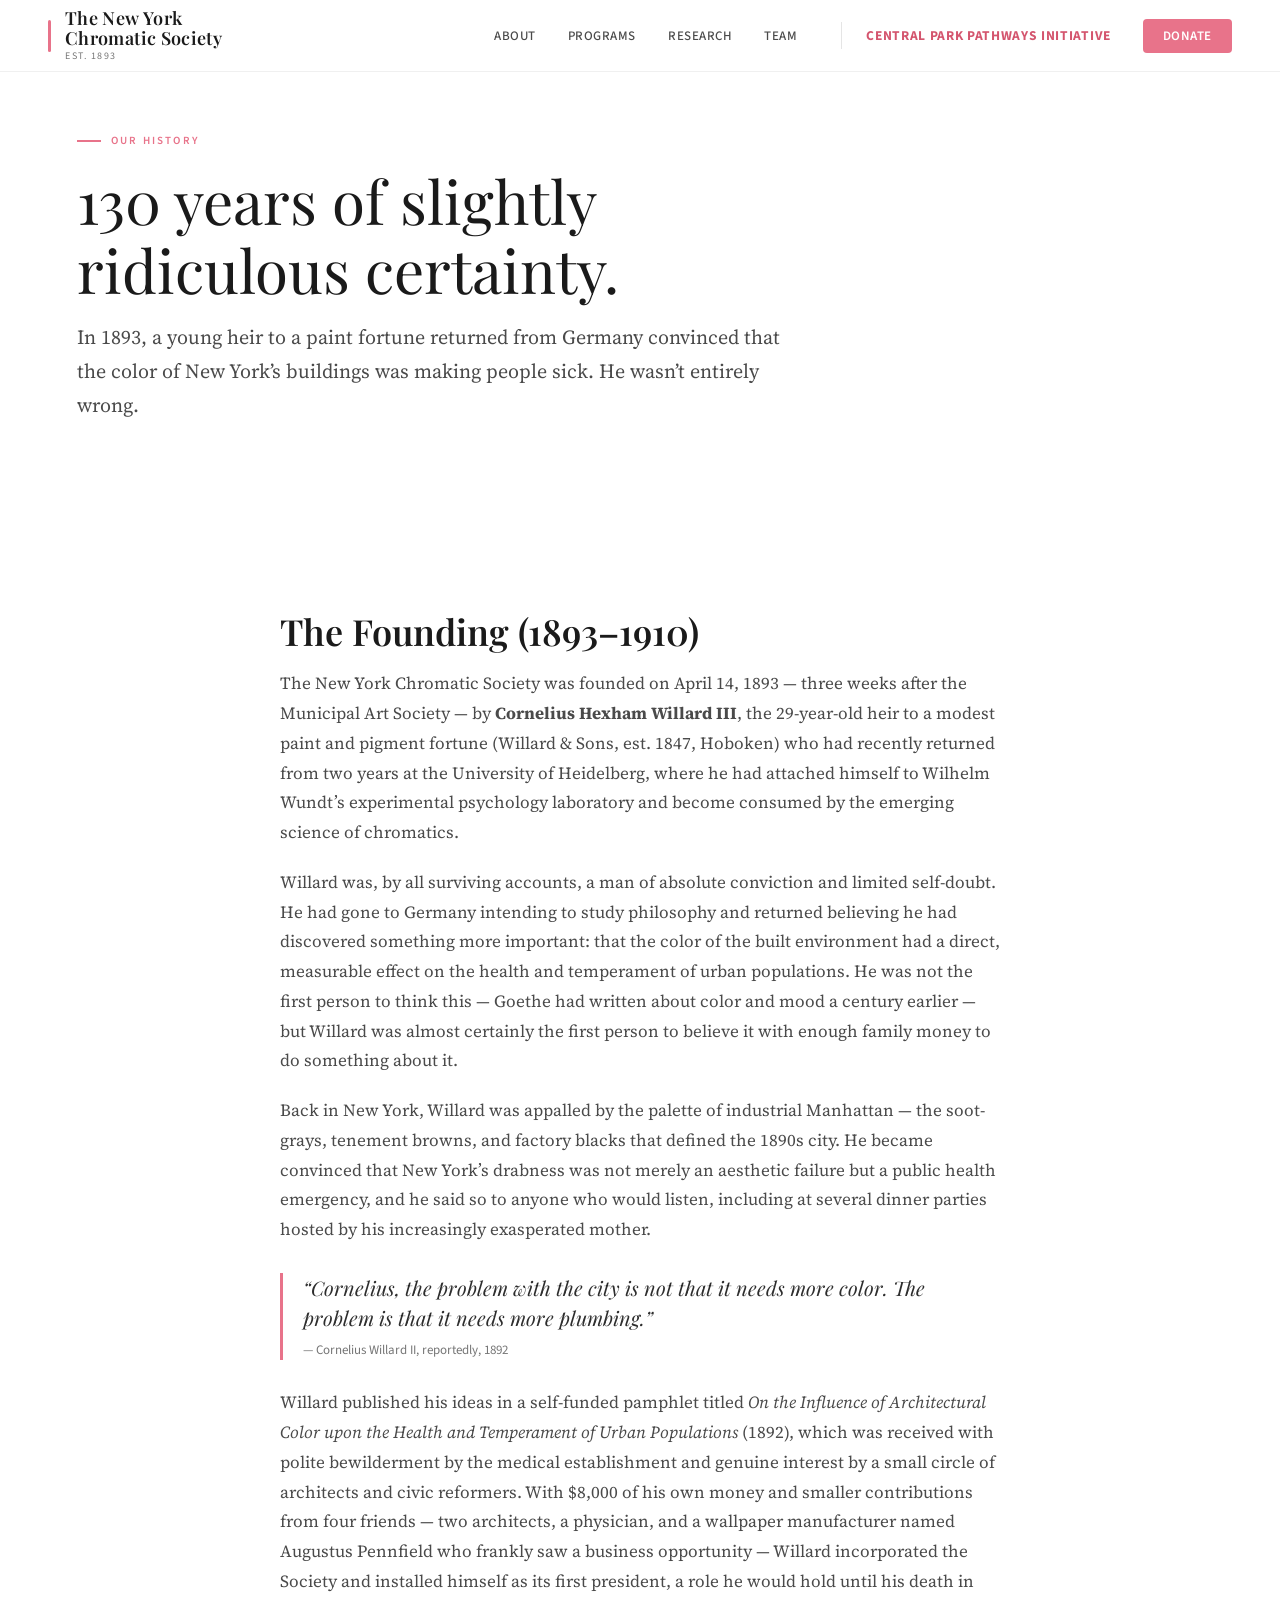
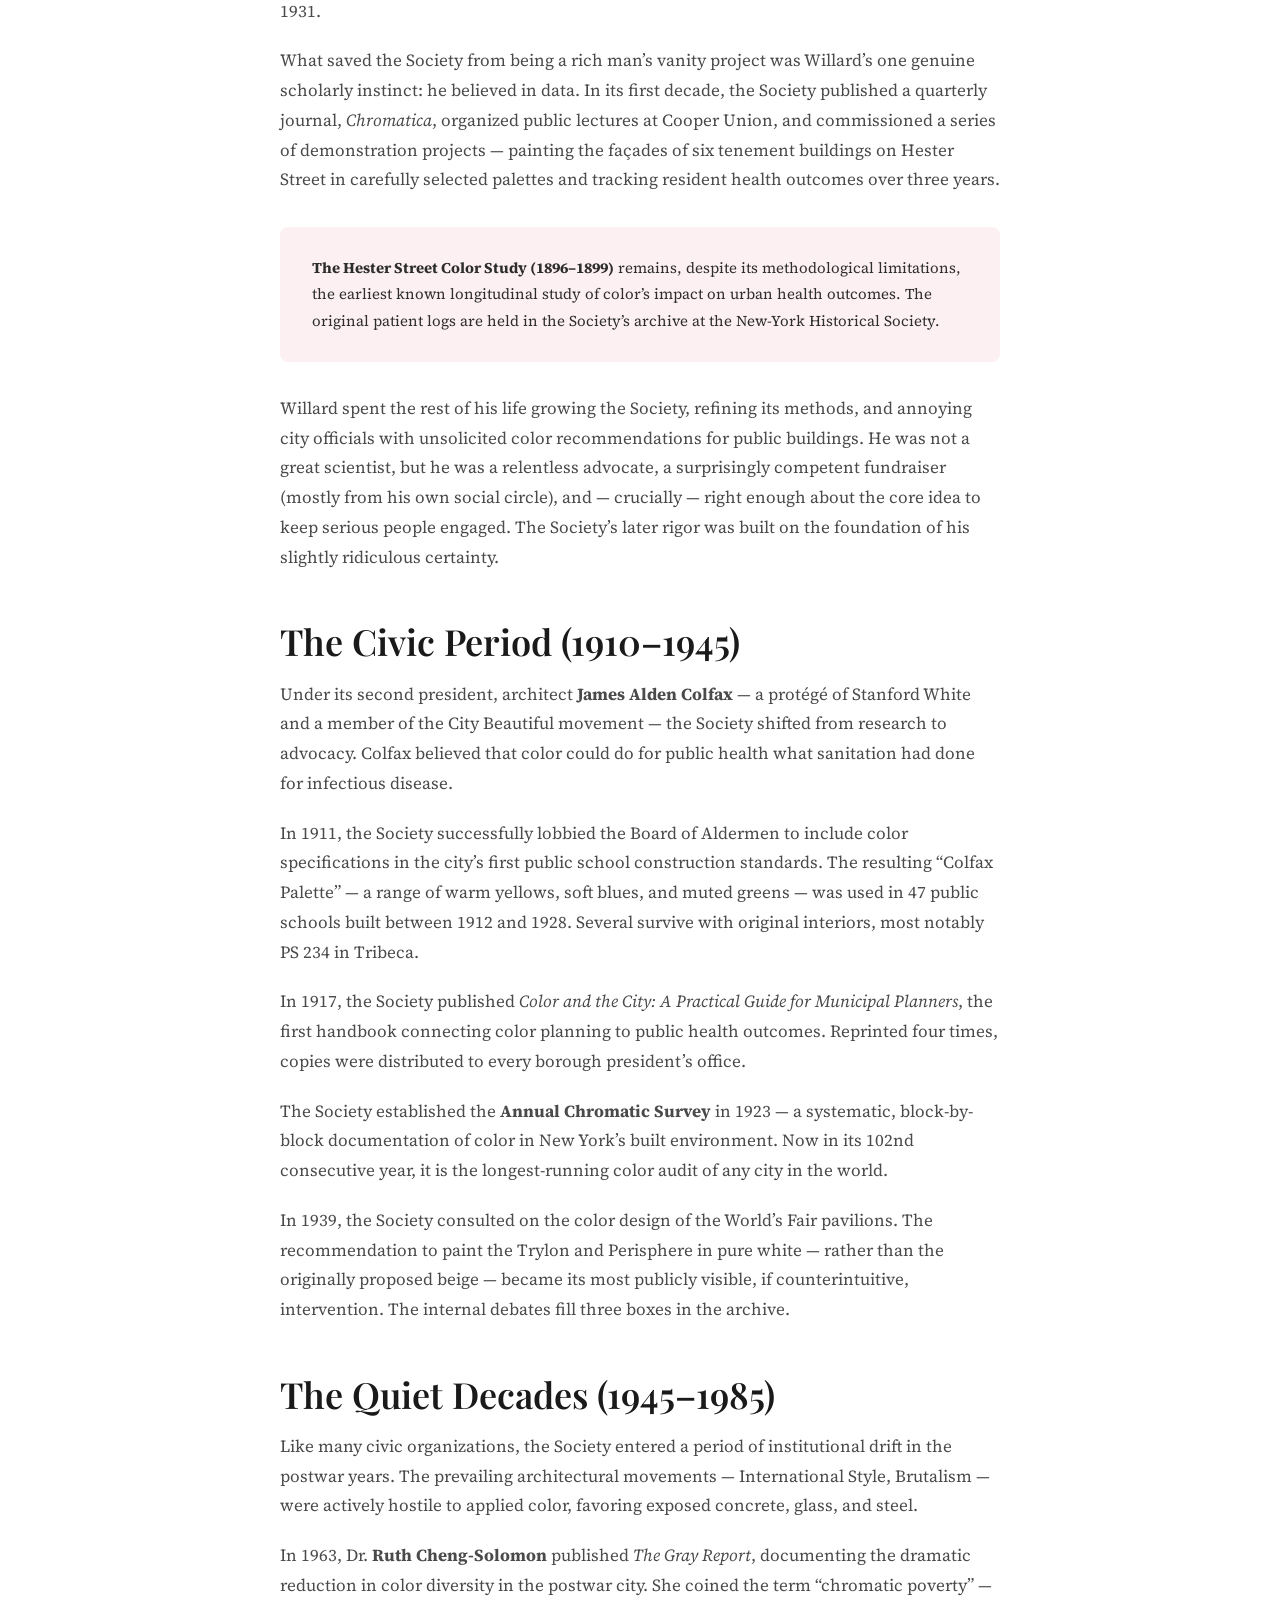
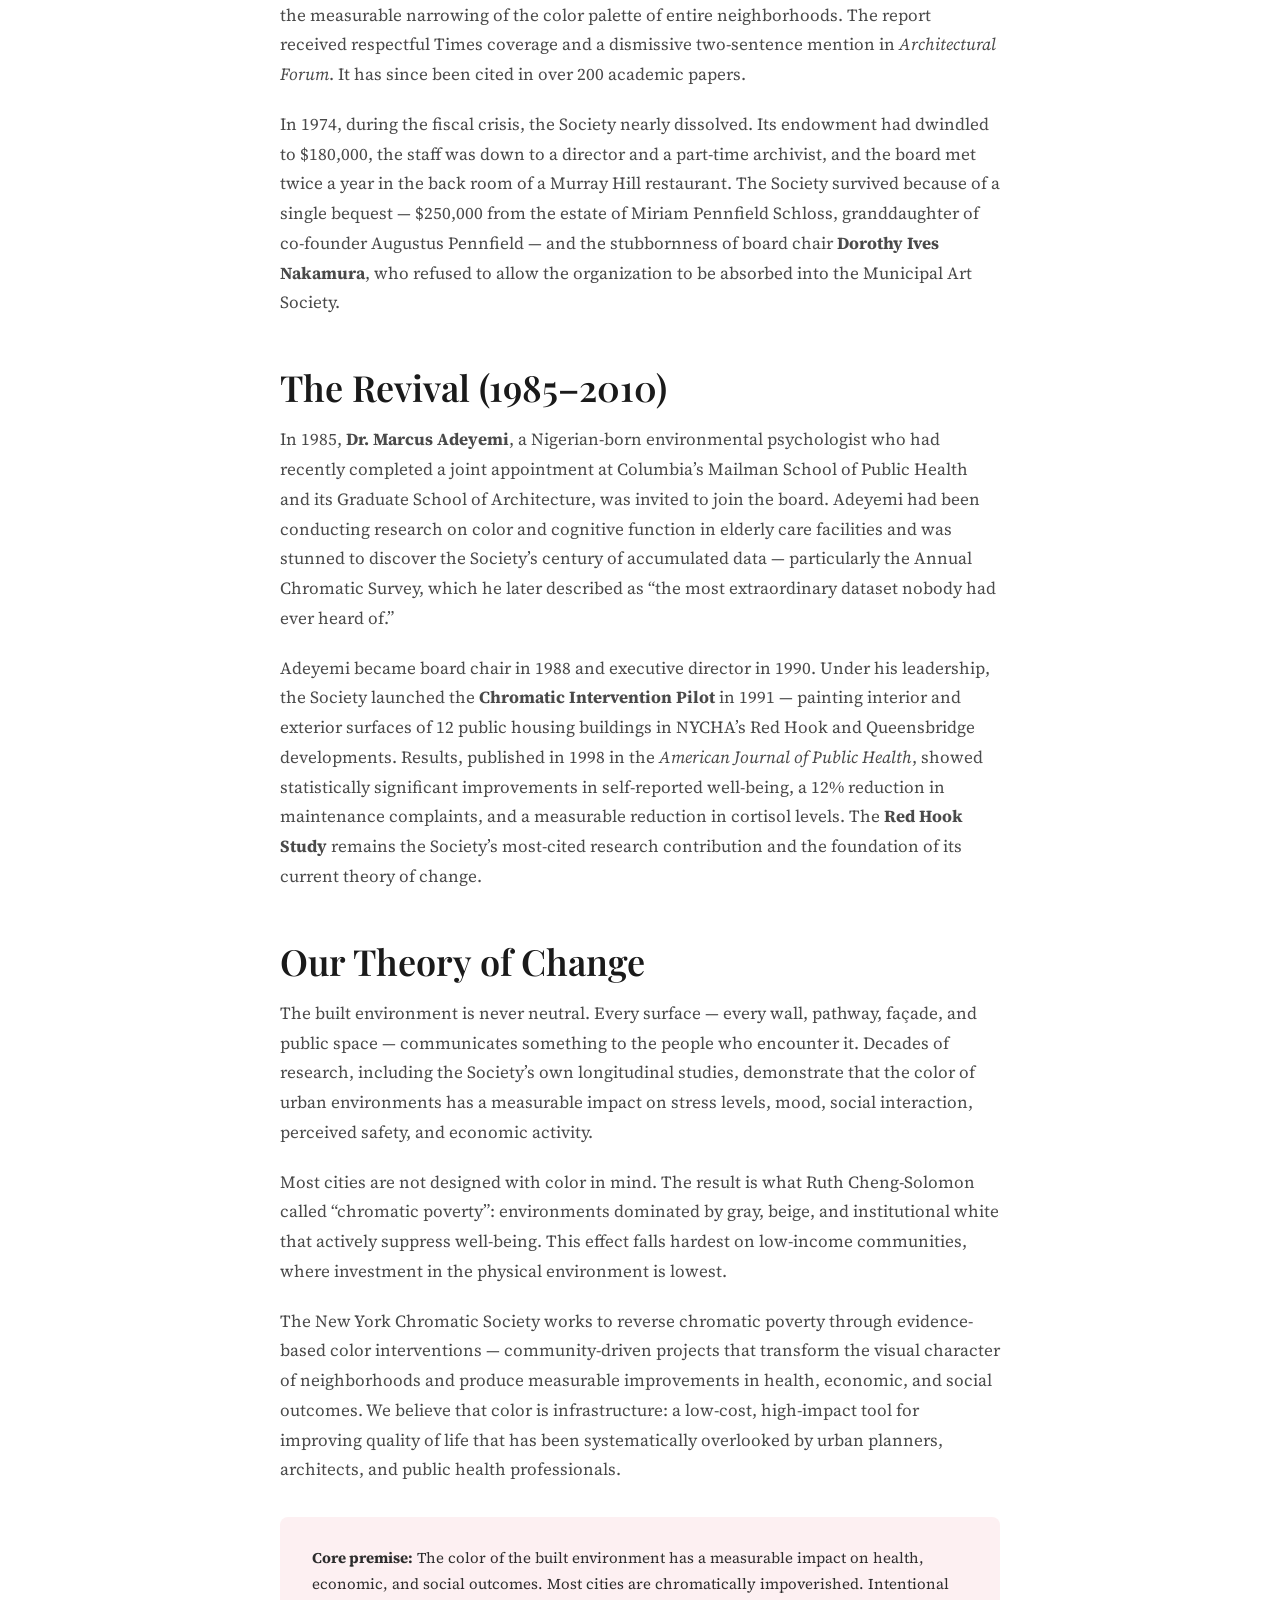
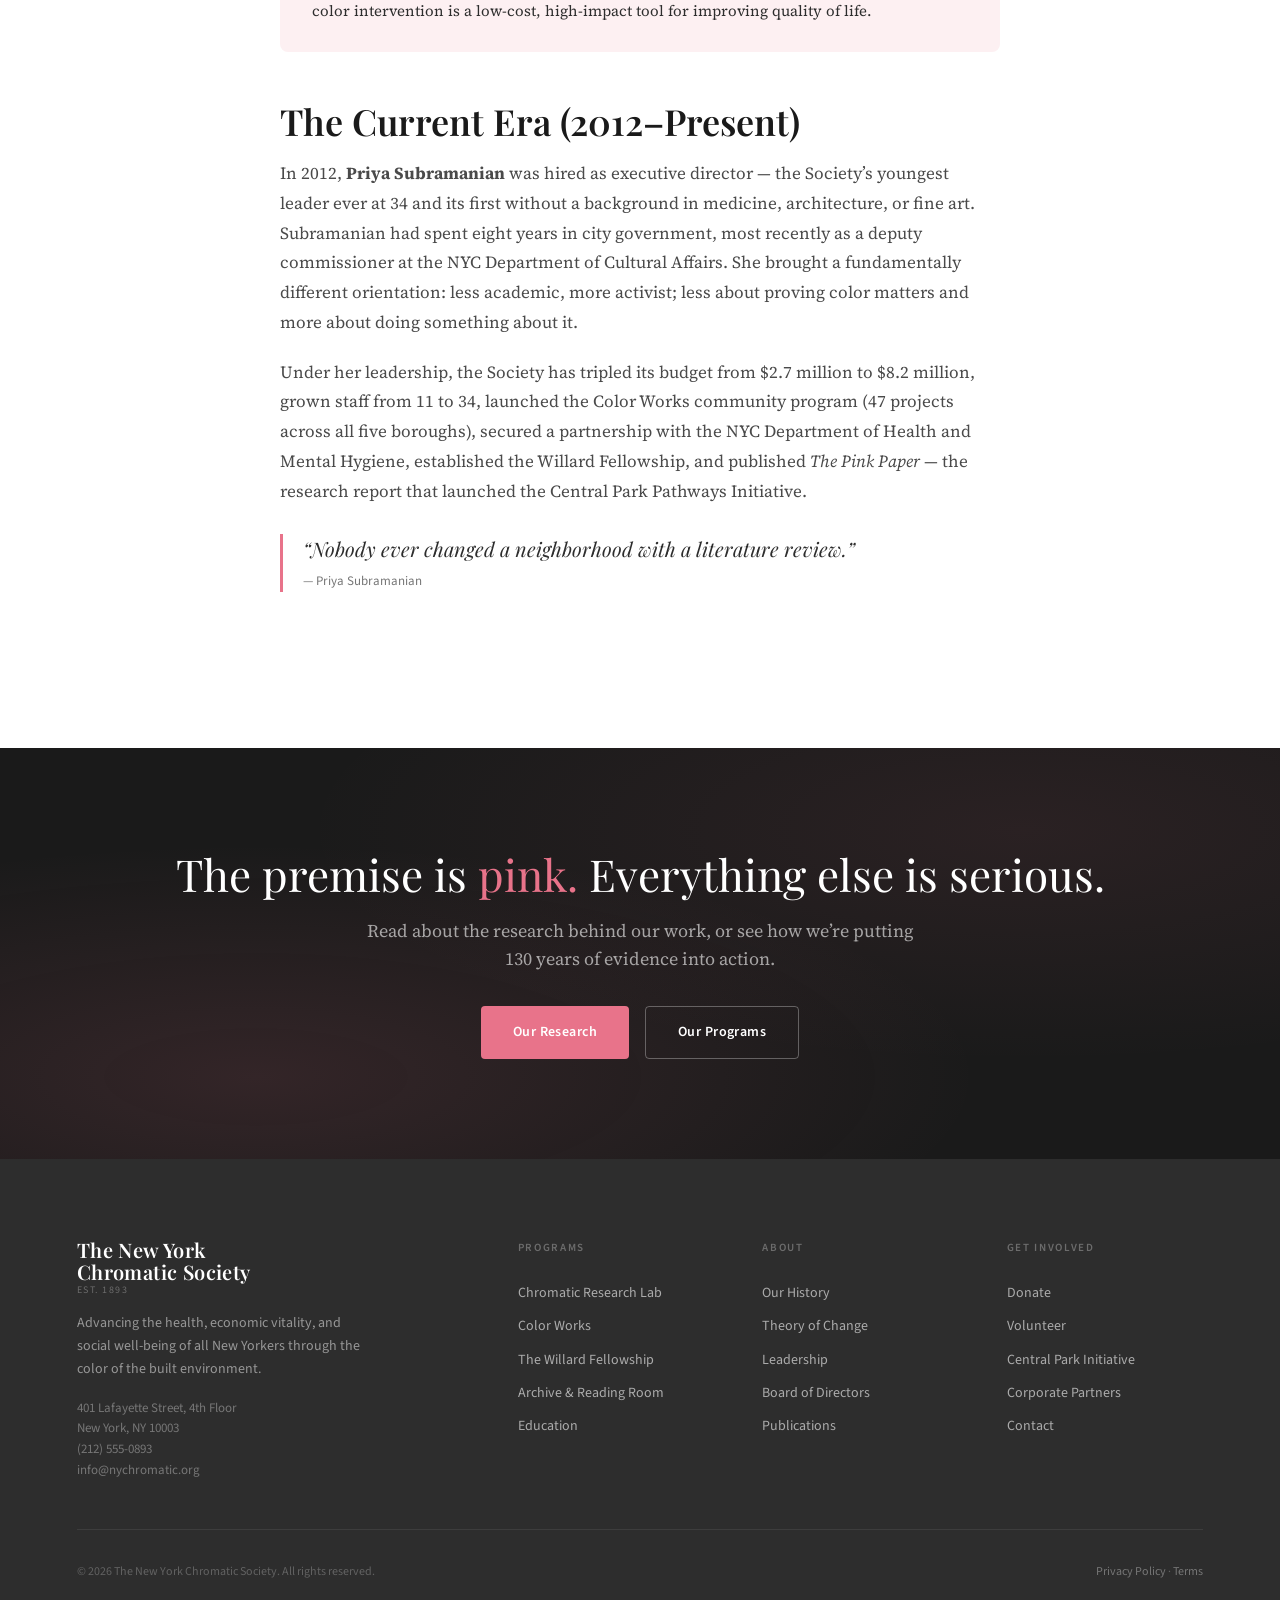
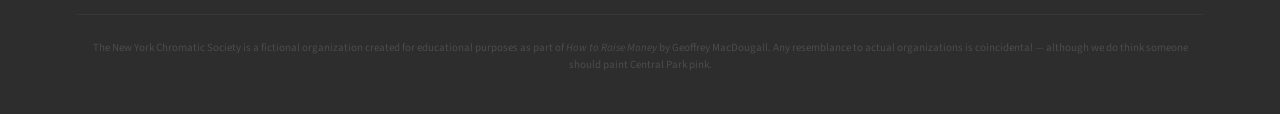
==== about.html @ c6ceef38 "Add site files" ====
<!DOCTYPE html>
<html lang="en">
<head>
<meta charset="UTF-8">
<meta name="viewport" content="width=device-width, initial-scale=1.0">
<title>About — The New York Chromatic Society</title>
<meta name="description" content="130 years of studying how the color of the built environment shapes the health and well-being of New Yorkers.">
<link rel="preconnect" href="https://fonts.googleapis.com">
<link rel="preconnect" href="https://fonts.gstatic.com" crossorigin>
<link href="https://fonts.googleapis.com/css2?family=Playfair+Display:ital,wght@0,400;0,600;0,700;1,400;1,600&family=Source+Sans+3:ital,wght@0,300;0,400;0,500;0,600;0,700;1,300;1,400&family=Source+Serif+4:ital,opsz,wght@0,8..60,400;0,8..60,600;1,8..60,400&display=swap" rel="stylesheet">
<link rel="stylesheet" href="style.css">
</head>
<body>

<nav id="mainNav">
  <a href="index.html" class="nav-logo">
    <div class="pink-bar"></div>
    <div class="nav-wordmark">The New York<br>Chromatic Society<span class="est">Est. 1893</span></div>
  </a>
  <ul class="nav-links">
    <li class="active"><a href="about.html">About</a></li>
    <li><a href="programs.html">Programs</a></li>
    <li><a href="research.html">Research</a></li>
    <li><a href="team.html">Team</a></li>
    <li style="margin-left:12px;padding-left:24px;border-left:1px solid rgba(0,0,0,0.1);"><a href="initiative.html" class="nav-campaign">Central Park Pathways Initiative</a></li>
    <li><a href="support.html" class="nav-cta">Donate</a></li>
  </ul>
  <button class="mobile-toggle" aria-label="Menu"><span></span><span></span><span></span></button>
</nav>

<div class="page-hero">
  <div class="section-inner">
    <div class="section-tag">Our History</div>
    <h2 class="section-title">130 years of slightly ridiculous certainty.</h2>
    <p class="section-intro">In 1893, a young heir to a paint fortune returned from Germany convinced that the color of New York&rsquo;s buildings was making people sick. He wasn&rsquo;t entirely wrong.</p>
  </div>
</div>

<section>
  <div class="section-inner prose">
    <h2>The Founding (1893&ndash;1910)</h2>
    <p>The New York Chromatic Society was founded on April 14, 1893 &mdash; three weeks after the Municipal Art Society &mdash; by <strong>Cornelius Hexham Willard III</strong>, the 29-year-old heir to a modest paint and pigment fortune (Willard &amp; Sons, est. 1847, Hoboken) who had recently returned from two years at the University of Heidelberg, where he had attached himself to Wilhelm Wundt&rsquo;s experimental psychology laboratory and become consumed by the emerging science of chromatics.</p>
    <p>Willard was, by all surviving accounts, a man of absolute conviction and limited self-doubt. He had gone to Germany intending to study philosophy and returned believing he had discovered something more important: that the color of the built environment had a direct, measurable effect on the health and temperament of urban populations. He was not the first person to think this &mdash; Goethe had written about color and mood a century earlier &mdash; but Willard was almost certainly the first person to believe it with enough family money to do something about it.</p>
    <p>Back in New York, Willard was appalled by the palette of industrial Manhattan &mdash; the soot-grays, tenement browns, and factory blacks that defined the 1890s city. He became convinced that New York&rsquo;s drabness was not merely an aesthetic failure but a public health emergency, and he said so to anyone who would listen, including at several dinner parties hosted by his increasingly exasperated mother.</p>
    <blockquote>&ldquo;Cornelius, the problem with the city is not that it needs more color. The problem is that it needs more plumbing.&rdquo;<cite>&mdash; Cornelius Willard II, reportedly, 1892</cite></blockquote>
    <p>Willard published his ideas in a self-funded pamphlet titled <em>On the Influence of Architectural Color upon the Health and Temperament of Urban Populations</em> (1892), which was received with polite bewilderment by the medical establishment and genuine interest by a small circle of architects and civic reformers. With $8,000 of his own money and smaller contributions from four friends &mdash; two architects, a physician, and a wallpaper manufacturer named Augustus Pennfield who frankly saw a business opportunity &mdash; Willard incorporated the Society and installed himself as its first president, a role he would hold until his death in 1931.</p>
    <p>What saved the Society from being a rich man&rsquo;s vanity project was Willard&rsquo;s one genuine scholarly instinct: he believed in data. In its first decade, the Society published a quarterly journal, <em>Chromatica</em>, organized public lectures at Cooper Union, and commissioned a series of demonstration projects &mdash; painting the fa&ccedil;ades of six tenement buildings on Hester Street in carefully selected palettes and tracking resident health outcomes over three years.</p>

    <div class="aside-box">
      <p><strong>The Hester Street Color Study (1896&ndash;1899)</strong> remains, despite its methodological limitations, the earliest known longitudinal study of color&rsquo;s impact on urban health outcomes. The original patient logs are held in the Society&rsquo;s archive at the New-York Historical Society.</p>
    </div>

    <p>Willard spent the rest of his life growing the Society, refining its methods, and annoying city officials with unsolicited color recommendations for public buildings. He was not a great scientist, but he was a relentless advocate, a surprisingly competent fundraiser (mostly from his own social circle), and &mdash; crucially &mdash; right enough about the core idea to keep serious people engaged. The Society&rsquo;s later rigor was built on the foundation of his slightly ridiculous certainty.</p>

    <h2>The Civic Period (1910&ndash;1945)</h2>
    <p>Under its second president, architect <strong>James Alden Colfax</strong> &mdash; a prot&eacute;g&eacute; of Stanford White and a member of the City Beautiful movement &mdash; the Society shifted from research to advocacy. Colfax believed that color could do for public health what sanitation had done for infectious disease.</p>
    <p>In 1911, the Society successfully lobbied the Board of Aldermen to include color specifications in the city&rsquo;s first public school construction standards. The resulting &ldquo;Colfax Palette&rdquo; &mdash; a range of warm yellows, soft blues, and muted greens &mdash; was used in 47 public schools built between 1912 and 1928. Several survive with original interiors, most notably PS 234 in Tribeca.</p>
    <p>In 1917, the Society published <em>Color and the City: A Practical Guide for Municipal Planners</em>, the first handbook connecting color planning to public health outcomes. Reprinted four times, copies were distributed to every borough president&rsquo;s office.</p>
    <p>The Society established the <strong>Annual Chromatic Survey</strong> in 1923 &mdash; a systematic, block-by-block documentation of color in New York&rsquo;s built environment. Now in its 102nd consecutive year, it is the longest-running color audit of any city in the world.</p>
    <p>In 1939, the Society consulted on the color design of the World&rsquo;s Fair pavilions. The recommendation to paint the Trylon and Perisphere in pure white &mdash; rather than the originally proposed beige &mdash; became its most publicly visible, if counterintuitive, intervention. The internal debates fill three boxes in the archive.</p>

    <h2>The Quiet Decades (1945&ndash;1985)</h2>
    <p>Like many civic organizations, the Society entered a period of institutional drift in the postwar years. The prevailing architectural movements &mdash; International Style, Brutalism &mdash; were actively hostile to applied color, favoring exposed concrete, glass, and steel.</p>
    <p>In 1963, Dr. <strong>Ruth Cheng-Solomon</strong> published <em>The Gray Report</em>, documenting the dramatic reduction in color diversity in the postwar city. She coined the term &ldquo;chromatic poverty&rdquo; &mdash; the measurable narrowing of the color palette of entire neighborhoods. The report received respectful Times coverage and a dismissive two-sentence mention in <em>Architectural Forum</em>. It has since been cited in over 200 academic papers.</p>
    <p>In 1974, during the fiscal crisis, the Society nearly dissolved. Its endowment had dwindled to $180,000, the staff was down to a director and a part-time archivist, and the board met twice a year in the back room of a Murray Hill restaurant. The Society survived because of a single bequest &mdash; $250,000 from the estate of Miriam Pennfield Schloss, granddaughter of co-founder Augustus Pennfield &mdash; and the stubbornness of board chair <strong>Dorothy Ives Nakamura</strong>, who refused to allow the organization to be absorbed into the Municipal Art Society.</p>

    <h2>The Revival (1985&ndash;2010)</h2>
    <p>In 1985, <strong>Dr. Marcus Adeyemi</strong>, a Nigerian-born environmental psychologist who had recently completed a joint appointment at Columbia&rsquo;s Mailman School of Public Health and its Graduate School of Architecture, was invited to join the board. Adeyemi had been conducting research on color and cognitive function in elderly care facilities and was stunned to discover the Society&rsquo;s century of accumulated data &mdash; particularly the Annual Chromatic Survey, which he later described as &ldquo;the most extraordinary dataset nobody had ever heard of.&rdquo;</p>
    <p>Adeyemi became board chair in 1988 and executive director in 1990. Under his leadership, the Society launched the <strong>Chromatic Intervention Pilot</strong> in 1991 &mdash; painting interior and exterior surfaces of 12 public housing buildings in NYCHA&rsquo;s Red Hook and Queensbridge developments. Results, published in 1998 in the <em>American Journal of Public Health</em>, showed statistically significant improvements in self-reported well-being, a 12% reduction in maintenance complaints, and a measurable reduction in cortisol levels. The <strong>Red Hook Study</strong> remains the Society&rsquo;s most-cited research contribution and the foundation of its current theory of change.</p>

    <h2 id="toc">Our Theory of Change</h2>
    <p>The built environment is never neutral. Every surface &mdash; every wall, pathway, fa&ccedil;ade, and public space &mdash; communicates something to the people who encounter it. Decades of research, including the Society&rsquo;s own longitudinal studies, demonstrate that the color of urban environments has a measurable impact on stress levels, mood, social interaction, perceived safety, and economic activity.</p>
    <p>Most cities are not designed with color in mind. The result is what Ruth Cheng-Solomon called &ldquo;chromatic poverty&rdquo;: environments dominated by gray, beige, and institutional white that actively suppress well-being. This effect falls hardest on low-income communities, where investment in the physical environment is lowest.</p>
    <p>The New York Chromatic Society works to reverse chromatic poverty through evidence-based color interventions &mdash; community-driven projects that transform the visual character of neighborhoods and produce measurable improvements in health, economic, and social outcomes. We believe that color is infrastructure: a low-cost, high-impact tool for improving quality of life that has been systematically overlooked by urban planners, architects, and public health professionals.</p>

    <div class="aside-box">
      <p><strong>Core premise:</strong> The color of the built environment has a measurable impact on health, economic, and social outcomes. Most cities are chromatically impoverished. Intentional color intervention is a low-cost, high-impact tool for improving quality of life.</p>
    </div>

    <h2>The Current Era (2012&ndash;Present)</h2>
    <p>In 2012, <strong>Priya Subramanian</strong> was hired as executive director &mdash; the Society&rsquo;s youngest leader ever at 34 and its first without a background in medicine, architecture, or fine art. Subramanian had spent eight years in city government, most recently as a deputy commissioner at the NYC Department of Cultural Affairs. She brought a fundamentally different orientation: less academic, more activist; less about proving color matters and more about doing something about it.</p>
    <p>Under her leadership, the Society has tripled its budget from $2.7 million to $8.2 million, grown staff from 11 to 34, launched the Color Works community program (47 projects across all five boroughs), secured a partnership with the NYC Department of Health and Mental Hygiene, established the Willard Fellowship, and published <em>The Pink Paper</em> &mdash; the research report that launched the Central Park Pathways Initiative.</p>
    <blockquote>&ldquo;Nobody ever changed a neighborhood with a literature review.&rdquo;<cite>&mdash; Priya Subramanian</cite></blockquote>
  </div>
</section>

<div class="cta-band">
  <div class="section-inner">
    <h2>The premise is <span>pink.</span> Everything else is serious.</h2>
    <p>Read about the research behind our work, or see how we&rsquo;re putting 130 years of evidence into action.</p>
    <div class="cta-actions">
      <a href="research.html" class="btn btn-primary">Our Research</a>
      <a href="programs.html" class="btn btn-white">Our Programs</a>
    </div>
  </div>
</div>

<footer>
  <div class="footer-inner">
    <div class="footer-top">
      <div class="footer-about">
        <div class="nav-wordmark">The New York<br>Chromatic Society<span class="est">Est. 1893</span></div>
        <p>Advancing the health, economic vitality, and social well-being of all New Yorkers through the color of the built environment.</p>
        <div class="address">401 Lafayette Street, 4th Floor<br>New York, NY 10003<br>(212) 555-0893<br>info@nychromatic.org</div>
      </div>
      <div class="footer-col">
        <h4>Programs</h4>
        <a href="programs.html">Chromatic Research Lab</a>
        <a href="programs.html#colorworks">Color Works</a>
        <a href="programs.html#fellowship">The Willard Fellowship</a>
        <a href="programs.html#archive">Archive &amp; Reading Room</a>
        <a href="programs.html#education">Education</a>
      </div>
      <div class="footer-col">
        <h4>About</h4>
        <a href="about.html">Our History</a>
        <a href="about.html#toc">Theory of Change</a>
        <a href="team.html">Leadership</a>
        <a href="team.html#board">Board of Directors</a>
        <a href="research.html#publications">Publications</a>
      </div>
      <div class="footer-col">
        <h4>Get Involved</h4>
        <a href="support.html">Donate</a>
        <a href="support.html#volunteer">Volunteer</a>
        <a href="initiative.html">Central Park Initiative</a>
        <a href="support.html#corporate">Corporate Partners</a>
        <a href="support.html#contact">Contact</a>
      </div>
    </div>
    <div class="footer-bottom">
      <span>&copy; 2026 The New York Chromatic Society. All rights reserved.</span>
      <span><a href="#">Privacy Policy</a> &middot; <a href="#">Terms</a></span>
    </div>
    <div class="footer-disclaimer">The New York Chromatic Society is a fictional organization created for educational purposes as part of <em>How to Raise Money</em> by Geoffrey MacDougall. Any resemblance to actual organizations is coincidental &mdash; although we do think someone should paint Central Park pink.</div>
  </div>
</footer>
<script>
const n=document.getElementById('mainNav');
window.addEventListener('scroll',()=>n.classList.toggle('scrolled',window.scrollY>50));
</script>
</body>
</html>
---- style.css ----
/* ===== NEW YORK CHROMATIC SOCIETY — GLOBAL STYLES ===== */
:root {
  --pink: #E8738A;
  --pink-light: #F2A0B0;
  --pink-pale: #FDF0F2;
  --pink-deep: #D4556E;
  --black: #1A1A1A;
  --charcoal: #2D2D2D;
  --dark-gray: #4A4A4A;
  --mid-gray: #767676;
  --light-gray: #C4C4C4;
  --off-white: #F8F8F8;
  --white: #FFFFFF;
  --cream: #F5F5F5;
  --font-display: 'Playfair Display', Georgia, serif;
  --font-body: 'Source Sans 3', -apple-system, sans-serif;
  --font-serif: 'Source Serif 4', Georgia, serif;
  --nav-height: 72px;
  --section-pad: clamp(80px, 10vw, 140px);
  --content-max: 1200px;
  --text-max: 720px;
}
*, *::before, *::after { box-sizing: border-box; margin: 0; padding: 0; }
html { scroll-behavior: smooth; font-size: 16px; -webkit-font-smoothing: antialiased; }
body { font-family: var(--font-body); color: var(--black); background: var(--white); line-height: 1.65; overflow-x: hidden; }
::selection { background: var(--pink); color: var(--white); }
img { max-width: 100%; display: block; }
a { color: inherit; }

/* NAV */
nav { position: fixed; top: 0; left: 0; right: 0; z-index: 100; height: var(--nav-height); display: flex; align-items: center; justify-content: space-between; padding: 0 clamp(24px, 4vw, 48px); background: rgba(255,255,255,0.92); backdrop-filter: blur(20px); -webkit-backdrop-filter: blur(20px); border-bottom: 1px solid rgba(0,0,0,0.06); transition: all 0.4s ease; }
nav.scrolled { background: rgba(255,255,255,0.96); box-shadow: 0 1px 30px rgba(0,0,0,0.06); }
.nav-logo { display: flex; align-items: center; gap: 14px; text-decoration: none; }
.nav-wordmark { font-family: var(--font-display); font-size: 18px; font-weight: 600; letter-spacing: 0.02em; color: var(--black); line-height: 1.1; }
.nav-wordmark .est { display: block; font-family: var(--font-body); font-size: 10px; font-weight: 400; letter-spacing: 0.15em; text-transform: uppercase; color: var(--mid-gray); margin-top: 2px; }
.pink-bar { width: 3px; height: 32px; background: var(--pink); border-radius: 2px; flex-shrink: 0; }
.nav-links { display: flex; align-items: center; gap: 32px; list-style: none; }
.nav-links a { font-family: var(--font-body); font-size: 13px; font-weight: 500; letter-spacing: 0.04em; text-transform: uppercase; text-decoration: none; color: var(--dark-gray); transition: color 0.3s; position: relative; }
.nav-links a::after { content: ''; position: absolute; bottom: -4px; left: 0; width: 0; height: 2px; background: var(--pink); transition: width 0.3s ease; }
.nav-links a:hover { color: var(--black); }
.nav-links a:hover::after { width: 100%; }
.nav-cta { background: var(--pink) !important; color: var(--white) !important; padding: 8px 20px; border-radius: 4px; font-weight: 600 !important; transition: background 0.3s, transform 0.2s !important; }
.nav-cta::after { display: none !important; }
.nav-cta:hover { background: var(--pink-deep) !important; transform: translateY(-1px); }
.nav-campaign { color: var(--pink-deep) !important; font-weight: 700 !important; font-size: 13.5px !important; text-transform: uppercase !important; letter-spacing: 0.05em !important; }
.nav-campaign::after { background: var(--pink-deep) !important; }
.mobile-toggle { display: none; flex-direction: column; gap: 5px; background: none; border: none; cursor: pointer; padding: 8px; }
.mobile-toggle span { width: 22px; height: 2px; background: var(--black); transition: all 0.3s; }

/* SHARED ELEMENTS */
section { padding: var(--section-pad) clamp(24px, 6vw, 80px); }
.section-inner { max-width: var(--content-max); margin: 0 auto; }
.section-tag { font-family: var(--font-body); font-size: 11px; font-weight: 600; letter-spacing: 0.2em; text-transform: uppercase; color: var(--pink); margin-bottom: 16px; display: flex; align-items: center; gap: 10px; }
.section-tag::before { content: ''; width: 24px; height: 2px; background: var(--pink); }
.section-title { font-family: var(--font-display); font-size: clamp(32px, 4vw, 52px); font-weight: 400; line-height: 1.15; color: var(--black); margin-bottom: 24px; max-width: 800px; }
.section-intro { font-family: var(--font-serif); font-size: clamp(17px, 1.8vw, 20px); line-height: 1.7; color: var(--dark-gray); max-width: var(--text-max); margin-bottom: 48px; }

/* PAGE HERO (subpages) */
.page-hero { padding: calc(var(--nav-height) + 60px) clamp(24px, 6vw, 80px) 60px; }
.page-hero .section-inner { max-width: var(--content-max); }
.page-hero .section-title { font-size: clamp(36px, 5vw, 60px); margin-bottom: 16px; }
.page-hero .section-intro { margin-bottom: 0; }

/* BUTTONS */
.btn { display: inline-flex; align-items: center; gap: 8px; padding: 14px 32px; font-family: var(--font-body); font-size: 14px; font-weight: 600; letter-spacing: 0.03em; text-decoration: none; border-radius: 4px; transition: all 0.3s ease; cursor: pointer; border: none; }
.btn-primary { background: var(--pink); color: var(--white); }
.btn-primary:hover { background: var(--pink-deep); transform: translateY(-2px); box-shadow: 0 8px 30px rgba(232,115,138,0.3); }
.btn-secondary { background: transparent; color: var(--black); border: 1.5px solid var(--black); }
.btn-secondary:hover { background: var(--black); color: var(--white); }
.btn-white { background: transparent; color: var(--white); border: 1.5px solid rgba(255,255,255,0.3); }
.btn-white:hover { background: rgba(255,255,255,0.1); }

/* MISSION BAND */
.mission-band { background: var(--black); color: var(--white); padding: clamp(60px, 8vw, 100px) clamp(24px, 6vw, 80px); text-align: center; }
.mission-band .section-inner { max-width: 860px; }
.mission-text { font-family: var(--font-display); font-size: clamp(22px, 3vw, 34px); font-weight: 400; line-height: 1.45; color: rgba(255,255,255,0.9); }
.mission-text em { color: var(--pink-light); font-style: italic; }
.mission-attr { margin-top: 24px; font-size: 13px; color: rgba(255,255,255,0.4); letter-spacing: 0.05em; }

/* QUOTE BAND */
.quote-band { padding: clamp(60px, 8vw, 100px) clamp(24px, 6vw, 80px); text-align: center; background: var(--cream); }
.quote-band blockquote { font-family: var(--font-display); font-size: clamp(24px, 3.5vw, 40px); font-weight: 400; font-style: italic; line-height: 1.35; color: var(--charcoal); max-width: 800px; margin: 0 auto; }
.quote-band cite { display: block; margin-top: 20px; font-family: var(--font-body); font-size: 14px; font-style: normal; font-weight: 500; color: var(--mid-gray); }

/* CTA BAND */
.cta-band { background: var(--black); color: var(--white); padding: clamp(60px, 8vw, 100px) clamp(24px, 6vw, 80px); text-align: center; position: relative; overflow: hidden; }
.cta-band::before { content: ''; position: absolute; top: 0; left: 0; right: 0; bottom: 0; background: radial-gradient(ellipse at 20% 80%, rgba(232,115,138,0.12) 0%, transparent 50%), radial-gradient(ellipse at 80% 20%, rgba(232,115,138,0.08) 0%, transparent 50%); }
.cta-band .section-inner { position: relative; z-index: 1; }
.cta-band h2 { font-family: var(--font-display); font-size: clamp(28px, 4vw, 44px); font-weight: 400; line-height: 1.2; margin-bottom: 16px; }
.cta-band h2 span { color: var(--pink); }
.cta-band p { font-family: var(--font-serif); font-size: 18px; color: rgba(255,255,255,0.6); max-width: 560px; margin: 0 auto 32px; line-height: 1.6; }
.cta-actions { display: flex; gap: 16px; justify-content: center; flex-wrap: wrap; }

/* PROGRAM CARDS */
.program-grid { display: grid; grid-template-columns: repeat(auto-fit, minmax(320px, 1fr)); gap: 32px; margin-top: 48px; }
.program-card { background: var(--white); padding: 40px 36px; border-radius: 8px; border: 1px solid rgba(0,0,0,0.06); transition: all 0.4s ease; position: relative; overflow: hidden; text-decoration: none; display: block; }
.program-card::before { content: ''; position: absolute; top: 0; left: 0; right: 0; height: 3px; background: var(--pink); transform: scaleX(0); transform-origin: left; transition: transform 0.4s ease; }
.program-card:hover::before { transform: scaleX(1); }
.program-card:hover { transform: translateY(-4px); box-shadow: 0 20px 60px rgba(0,0,0,0.06); }
.program-icon { width: 48px; height: 48px; background: var(--pink-pale); border-radius: 12px; display: flex; align-items: center; justify-content: center; margin-bottom: 24px; font-size: 22px; }
.program-card h3 { font-family: var(--font-display); font-size: 22px; font-weight: 600; color: var(--black); margin-bottom: 12px; line-height: 1.3; }
.program-card p { font-size: 15px; line-height: 1.65; color: var(--dark-gray); }
.program-stat { margin-top: 20px; padding-top: 16px; border-top: 1px solid rgba(0,0,0,0.06); font-size: 13px; font-weight: 600; color: var(--pink); letter-spacing: 0.02em; }

/* TIMELINE */
.timeline { position: relative; margin-top: 48px; }
.timeline::before { content: ''; position: absolute; top: 0; left: 24px; bottom: 0; width: 2px; background: linear-gradient(to bottom, var(--pink), var(--light-gray)); }
.timeline-item { position: relative; padding-left: 72px; padding-bottom: 48px; }
.timeline-dot { position: absolute; left: 16px; top: 4px; width: 18px; height: 18px; border-radius: 50%; background: var(--white); border: 3px solid var(--pink); }
.timeline-year { font-family: var(--font-display); font-size: 14px; font-weight: 600; color: var(--pink); letter-spacing: 0.05em; margin-bottom: 6px; }
.timeline-title { font-family: var(--font-display); font-size: 22px; font-weight: 600; color: var(--black); margin-bottom: 8px; line-height: 1.3; }
.timeline-desc { font-family: var(--font-serif); font-size: 16px; line-height: 1.65; color: var(--dark-gray); max-width: 600px; }

/* PROSE */
.prose { max-width: var(--text-max); }
.prose h2 { font-family: var(--font-display); font-size: clamp(26px, 3vw, 36px); font-weight: 600; color: var(--black); margin: 48px 0 16px; line-height: 1.2; }
.prose h2:first-child { margin-top: 0; }
.prose h3 { font-family: var(--font-display); font-size: 22px; font-weight: 600; color: var(--black); margin: 36px 0 12px; line-height: 1.3; }
.prose p { font-family: var(--font-serif); font-size: 17px; line-height: 1.75; color: var(--dark-gray); margin-bottom: 20px; }
.prose blockquote { border-left: 3px solid var(--pink); padding-left: 20px; margin: 28px 0; font-family: var(--font-display); font-size: 20px; font-style: italic; color: var(--charcoal); line-height: 1.5; }
.prose blockquote cite { display: block; font-family: var(--font-body); font-size: 13px; font-style: normal; color: var(--mid-gray); margin-top: 8px; }
.prose .aside-box { background: var(--pink-pale); border-radius: 8px; padding: 28px 32px; margin: 32px 0; }
.prose .aside-box p { color: var(--charcoal); margin-bottom: 0; font-size: 15px; }
.prose .aside-box p + p { margin-top: 12px; }

/* TEAM */
.team-grid { display: grid; grid-template-columns: repeat(auto-fit, minmax(260px, 1fr)); gap: 40px; margin-top: 48px; }
.team-member { text-align: center; }
.team-avatar { width: 120px; height: 120px; border-radius: 50%; margin: 0 auto 20px; display: flex; align-items: center; justify-content: center; font-family: var(--font-display); font-size: 36px; font-weight: 600; color: var(--white); }
.team-name { font-family: var(--font-display); font-size: 18px; font-weight: 600; color: var(--black); margin-bottom: 4px; }
.team-role { font-size: 13px; color: var(--pink); font-weight: 600; letter-spacing: 0.02em; margin-bottom: 8px; }
.team-bio { font-size: 14px; line-height: 1.55; color: var(--mid-gray); }
.team-detail { display: grid; grid-template-columns: 140px 1fr; gap: 32px; padding: 36px 0; border-bottom: 1px solid rgba(0,0,0,0.06); align-items: start; }
.team-detail-avatar { width: 120px; height: 120px; border-radius: 50%; display: flex; align-items: center; justify-content: center; font-family: var(--font-display); font-size: 36px; font-weight: 600; color: var(--white); }
.team-detail-info h3 { font-family: var(--font-display); font-size: 24px; font-weight: 600; color: var(--black); margin-bottom: 4px; }
.team-detail-info .team-role { margin-bottom: 12px; font-size: 14px; }
.team-detail-info p { font-family: var(--font-serif); font-size: 15px; line-height: 1.65; color: var(--dark-gray); }

/* BOARD */
.board-grid { display: grid; grid-template-columns: repeat(auto-fit, minmax(300px, 1fr)); gap: 20px; margin-top: 32px; }
.board-member { padding: 20px 24px; border: 1px solid rgba(0,0,0,0.06); border-radius: 6px; }
.board-member h4 { font-family: var(--font-display); font-size: 17px; font-weight: 600; color: var(--black); margin-bottom: 2px; }
.board-member .board-title { font-size: 13px; color: var(--pink); font-weight: 600; margin-bottom: 6px; }
.board-member p { font-size: 13px; color: var(--mid-gray); line-height: 1.5; }

/* PUBLICATIONS */
.pub-item { display: flex; gap: 16px; padding: 20px 0; border-bottom: 1px solid rgba(0,0,0,0.05); }
.pub-year { font-family: var(--font-display); font-size: 14px; font-weight: 600; color: var(--pink); min-width: 48px; padding-top: 2px; }
.pub-title { font-family: var(--font-serif); font-size: 16px; font-style: italic; color: var(--charcoal); }
.pub-author { font-size: 13px; color: var(--mid-gray); margin-top: 2px; }
.pub-desc { font-size: 14px; color: var(--dark-gray); line-height: 1.55; margin-top: 6px; }

/* PARTNERS */
.partner-logos { display: flex; flex-wrap: wrap; gap: 12px; }
.partner-name { font-family: var(--font-body); font-size: 14px; font-weight: 500; color: var(--mid-gray); padding: 8px 16px; border: 1px solid rgba(0,0,0,0.1); border-radius: 4px; }

/* STAT ROW */
.stat-row { display: flex; gap: clamp(32px, 5vw, 64px); padding: 40px 0; border-top: 1px solid rgba(0,0,0,0.08); margin-top: 48px; flex-wrap: wrap; }
.stat-num { font-family: var(--font-display); font-size: clamp(28px, 3vw, 42px); font-weight: 600; color: var(--black); line-height: 1.1; }
.stat-label { font-size: 13px; color: var(--mid-gray); font-weight: 500; margin-top: 4px; }

/* INITIATIVE NUMBERS */
.initiative-numbers { display: grid; grid-template-columns: repeat(4, 1fr); gap: 32px; margin-bottom: 64px; }
.init-num { text-align: center; }
.init-num-val { font-family: var(--font-display); font-size: clamp(36px, 4vw, 56px); font-weight: 700; color: var(--pink-deep); line-height: 1; }
.init-num-label { font-size: 14px; color: var(--dark-gray); margin-top: 8px; line-height: 1.4; }

/* EVENT SCHEDULE */
.event-schedule { display: grid; grid-template-columns: repeat(3, 1fr); gap: 24px; margin-top: 48px; }
.event-block { background: rgba(255,255,255,0.06); border: 1px solid rgba(255,255,255,0.08); border-radius: 8px; padding: 28px 24px; }
.event-block-time { font-size: 12px; font-weight: 600; letter-spacing: 0.15em; text-transform: uppercase; color: var(--pink-light); margin-bottom: 8px; }
.event-block-name { font-family: var(--font-display); font-size: 20px; font-weight: 600; color: var(--white); margin-bottom: 8px; line-height: 1.3; }
.event-block-desc { font-size: 14px; color: rgba(255,255,255,0.5); line-height: 1.55; }

/* DONATE */
.donate-box { background: var(--white); border-radius: 12px; padding: 48px 40px; border: 1px solid rgba(0,0,0,0.06); box-shadow: 0 20px 60px rgba(0,0,0,0.04); }
.donate-box h3 { font-family: var(--font-display); font-size: 28px; font-weight: 600; color: var(--black); margin-bottom: 8px; }
.donate-box > p { font-size: 15px; color: var(--mid-gray); margin-bottom: 32px; }
.amount-grid { display: grid; grid-template-columns: repeat(3, 1fr); gap: 12px; margin-bottom: 24px; }
.amount-btn { padding: 14px; text-align: center; font-family: var(--font-display); font-size: 20px; font-weight: 600; border: 2px solid rgba(0,0,0,0.1); border-radius: 6px; background: var(--white); cursor: pointer; transition: all 0.3s; color: var(--black); }
.amount-btn:hover, .amount-btn.active { border-color: var(--pink); color: var(--pink); background: var(--pink-pale); }
.donate-submit { width: 100%; padding: 16px; background: var(--pink); color: var(--white); border: none; border-radius: 6px; font-family: var(--font-body); font-size: 16px; font-weight: 600; cursor: pointer; transition: all 0.3s; }
.donate-submit:hover { background: var(--pink-deep); transform: translateY(-2px); box-shadow: 0 8px 30px rgba(232,115,138,0.3); }
.donate-note { text-align: center; font-size: 12px; color: var(--mid-gray); margin-top: 16px; }

/* TWO COL */
.two-col { display: grid; grid-template-columns: 1fr 1fr; gap: 64px; align-items: start; margin-top: 48px; }

/* SUPPORT WAYS */
.support-ways h4 { font-family: var(--font-display); font-size: 20px; font-weight: 600; color: var(--black); margin-bottom: 12px; margin-top: 32px; }
.support-ways h4:first-child { margin-top: 0; }
.support-ways p { font-size: 15px; line-height: 1.65; color: var(--dark-gray); }

/* FOOTER */
footer { background: var(--charcoal); color: rgba(255,255,255,0.6); padding: 80px clamp(24px, 6vw, 80px) 40px; }
.footer-inner { max-width: var(--content-max); margin: 0 auto; }
.footer-top { display: grid; grid-template-columns: 2fr 1fr 1fr 1fr; gap: 48px; padding-bottom: 48px; border-bottom: 1px solid rgba(255,255,255,0.08); }
.footer-about .nav-wordmark { color: var(--white); font-size: 20px; margin-bottom: 16px; }
.footer-about .nav-wordmark .est { color: rgba(255,255,255,0.3); }
.footer-about p { font-size: 14px; line-height: 1.65; max-width: 300px; color: rgba(255,255,255,0.5); }
.footer-about .address { margin-top: 16px; font-size: 13px; color: rgba(255,255,255,0.35); line-height: 1.6; }
.footer-col h4 { font-family: var(--font-body); font-size: 11px; font-weight: 600; letter-spacing: 0.15em; text-transform: uppercase; color: rgba(255,255,255,0.3); margin-bottom: 20px; }
.footer-col a { display: block; font-size: 14px; color: rgba(255,255,255,0.6); text-decoration: none; padding: 5px 0; transition: color 0.3s; }
.footer-col a:hover { color: var(--pink-light); }
.footer-bottom { display: flex; justify-content: space-between; align-items: center; padding-top: 32px; font-size: 12px; color: rgba(255,255,255,0.25); }
.footer-bottom a { color: rgba(255,255,255,0.35); text-decoration: none; }
.footer-disclaimer { max-width: var(--content-max); margin: 32px auto 0; padding-top: 24px; border-top: 1px solid rgba(255,255,255,0.05); font-size: 11px; color: rgba(255,255,255,0.15); line-height: 1.6; text-align: center; }

/* RESPONSIVE */
@media (max-width: 900px) {
  .nav-links { display: none; }
  .mobile-toggle { display: flex; }
  .two-col { grid-template-columns: 1fr; }
  .initiative-numbers { grid-template-columns: repeat(2, 1fr); }
  .event-schedule { grid-template-columns: 1fr; }
  .footer-top { grid-template-columns: 1fr 1fr; }
  .team-detail { grid-template-columns: 1fr; text-align: center; }
  .team-detail-avatar { margin: 0 auto; }
}
@media (max-width: 600px) {
  .initiative-numbers { grid-template-columns: 1fr 1fr; }
  .amount-grid { grid-template-columns: repeat(2, 1fr); }
  .footer-top { grid-template-columns: 1fr; gap: 32px; }
  .program-grid { grid-template-columns: 1fr; }
  .board-grid { grid-template-columns: 1fr; }
  .stat-row { flex-direction: column; gap: 24px; }
}
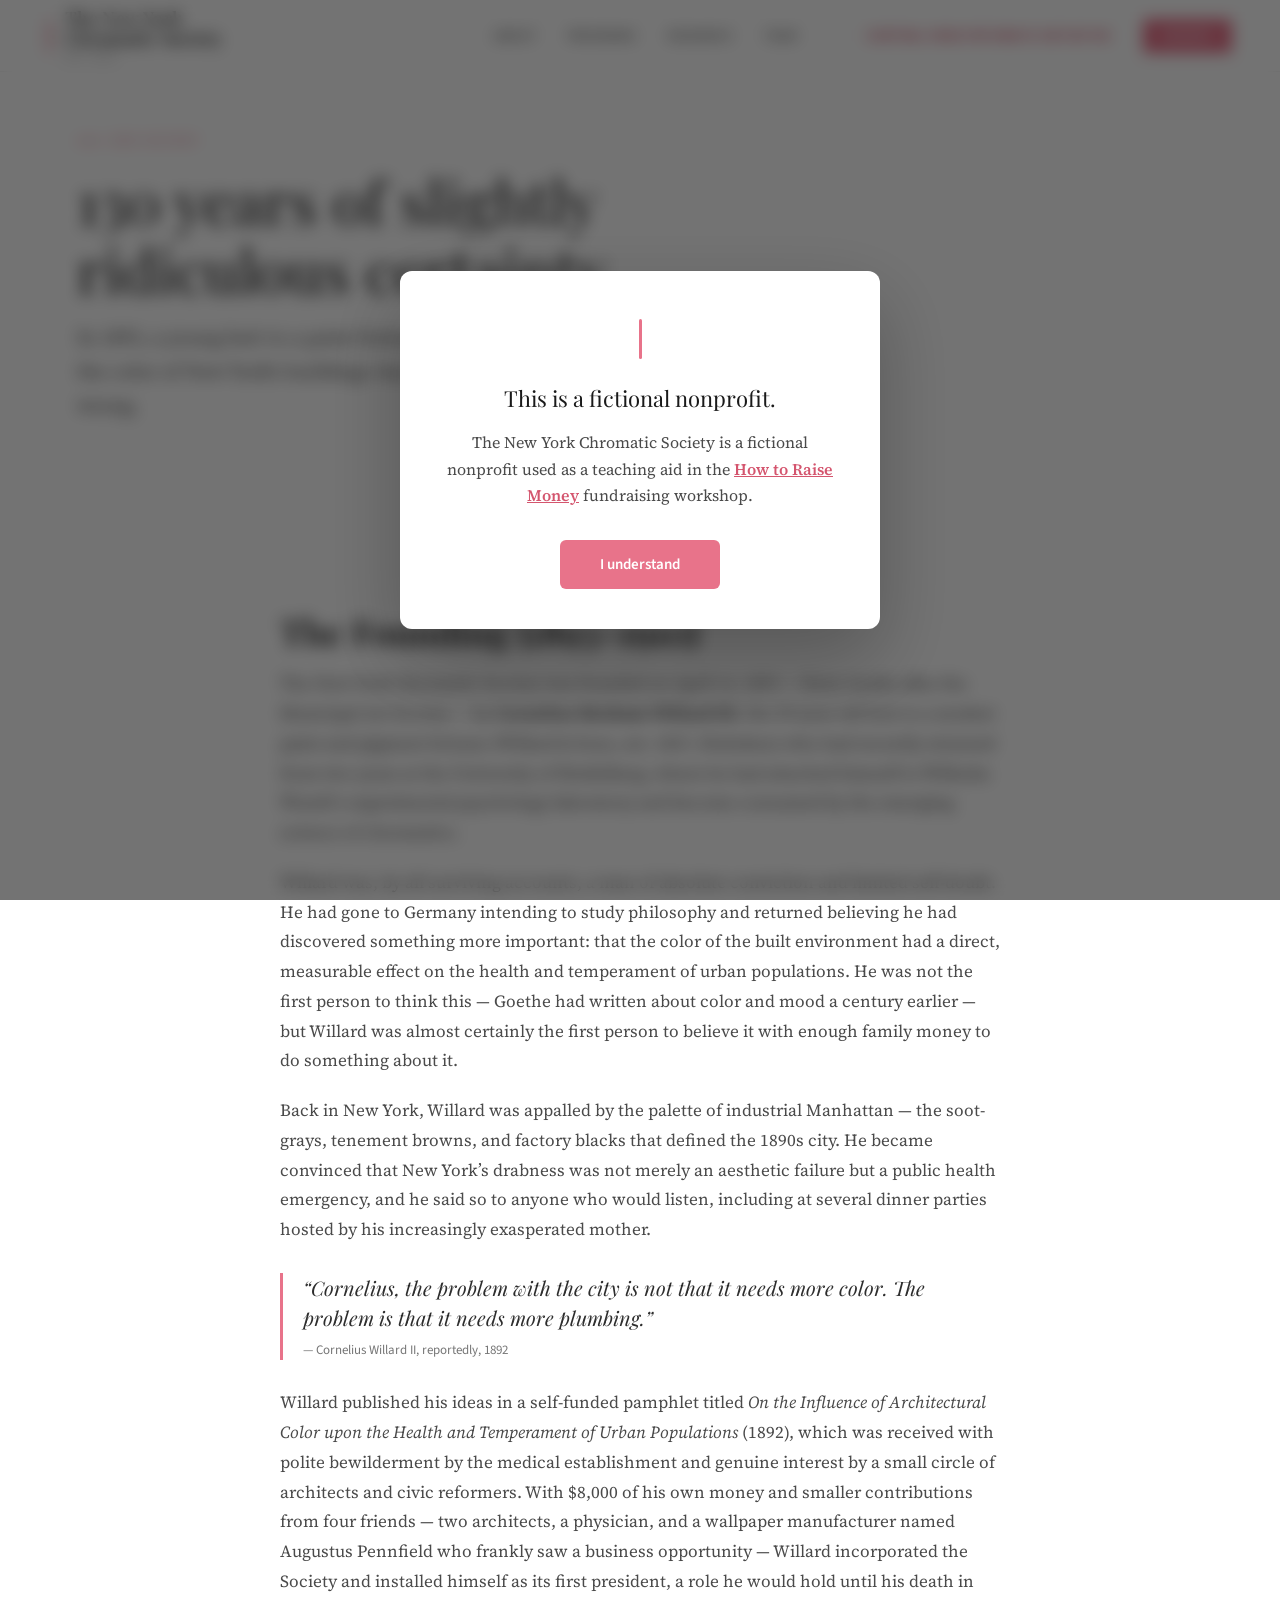
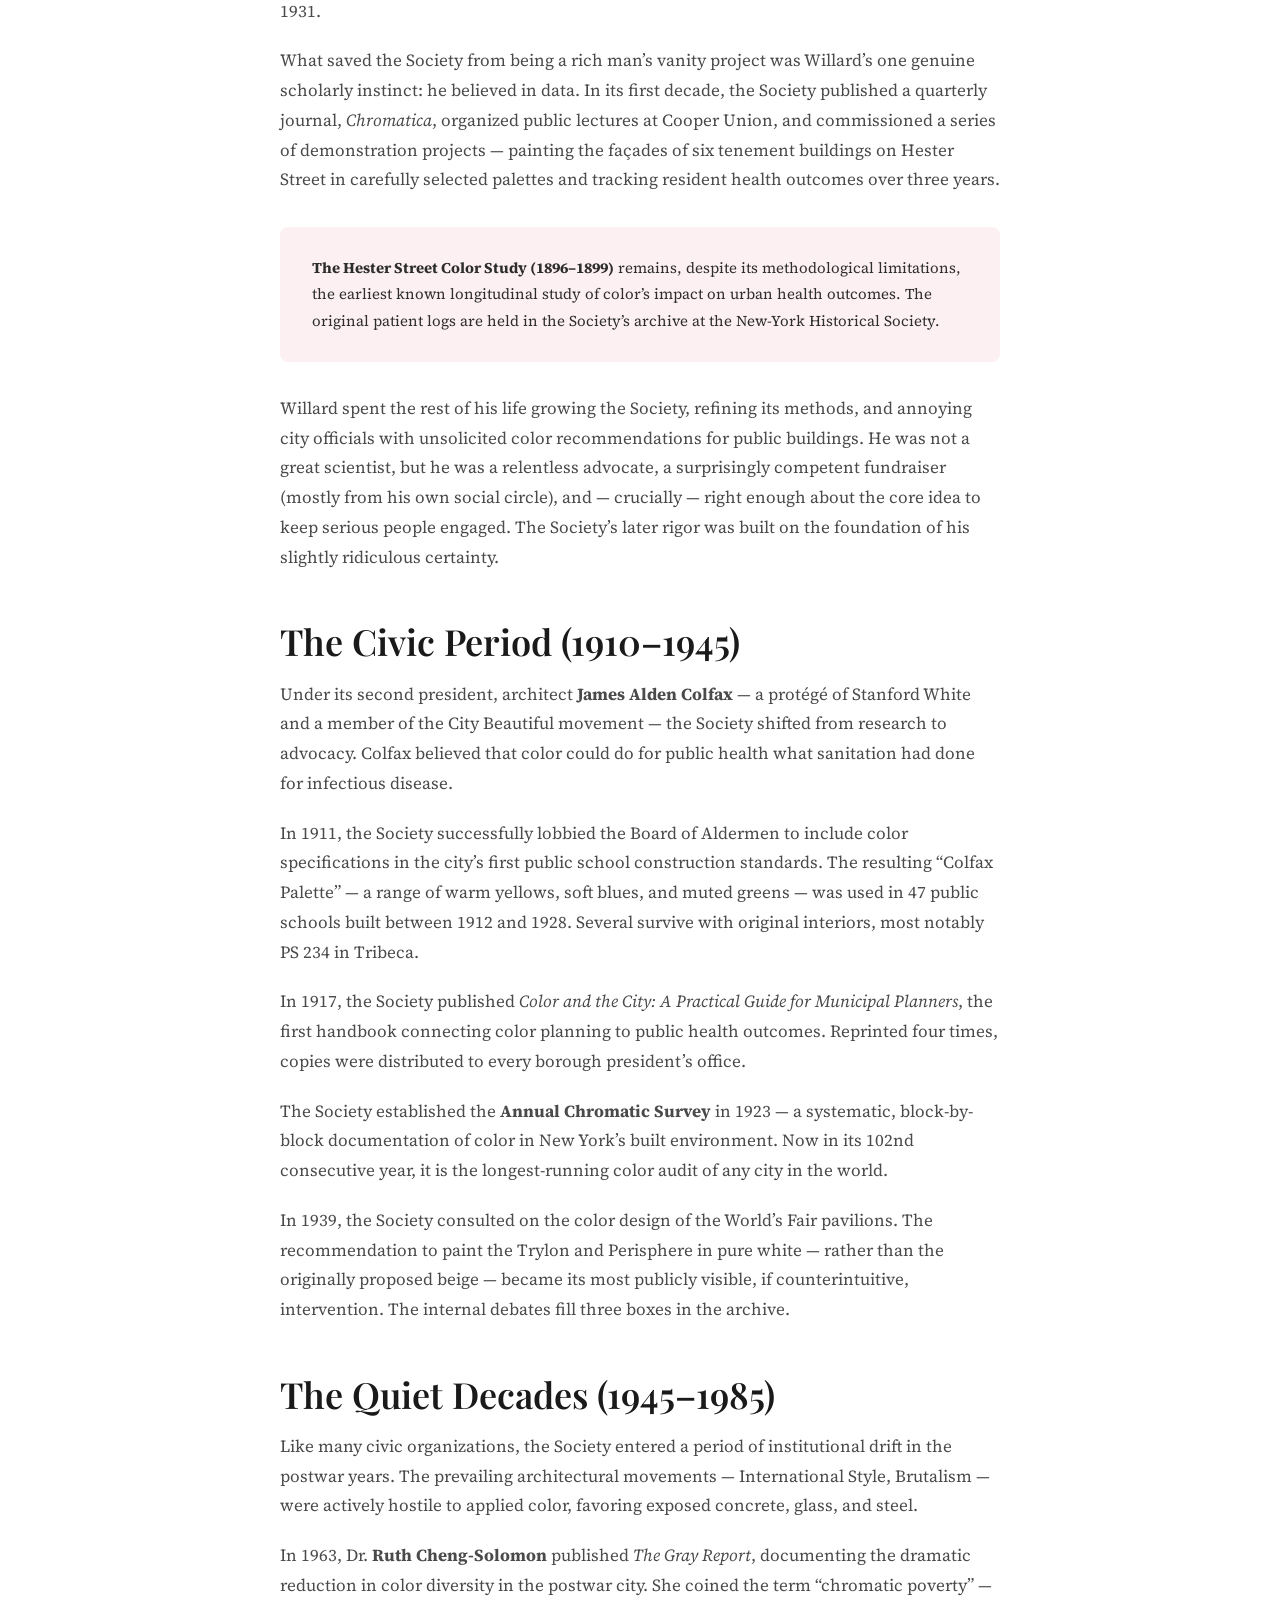
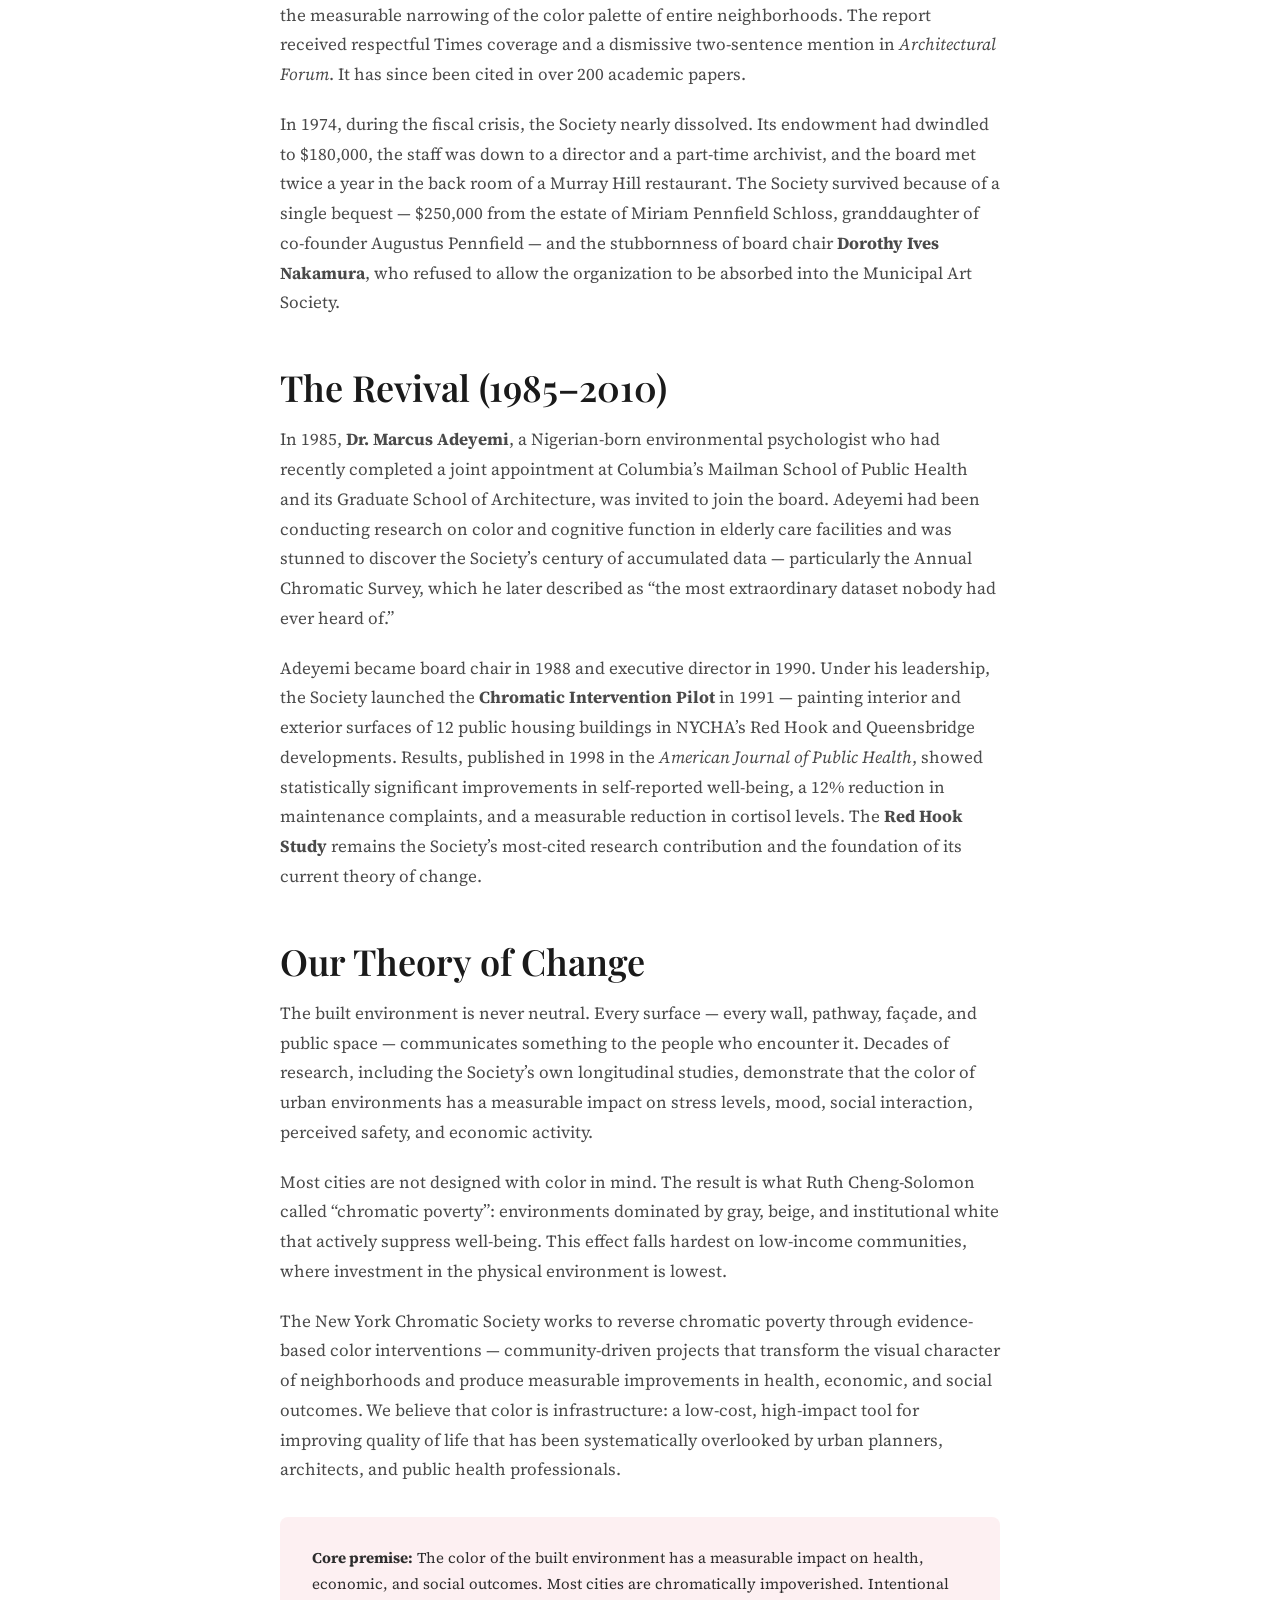
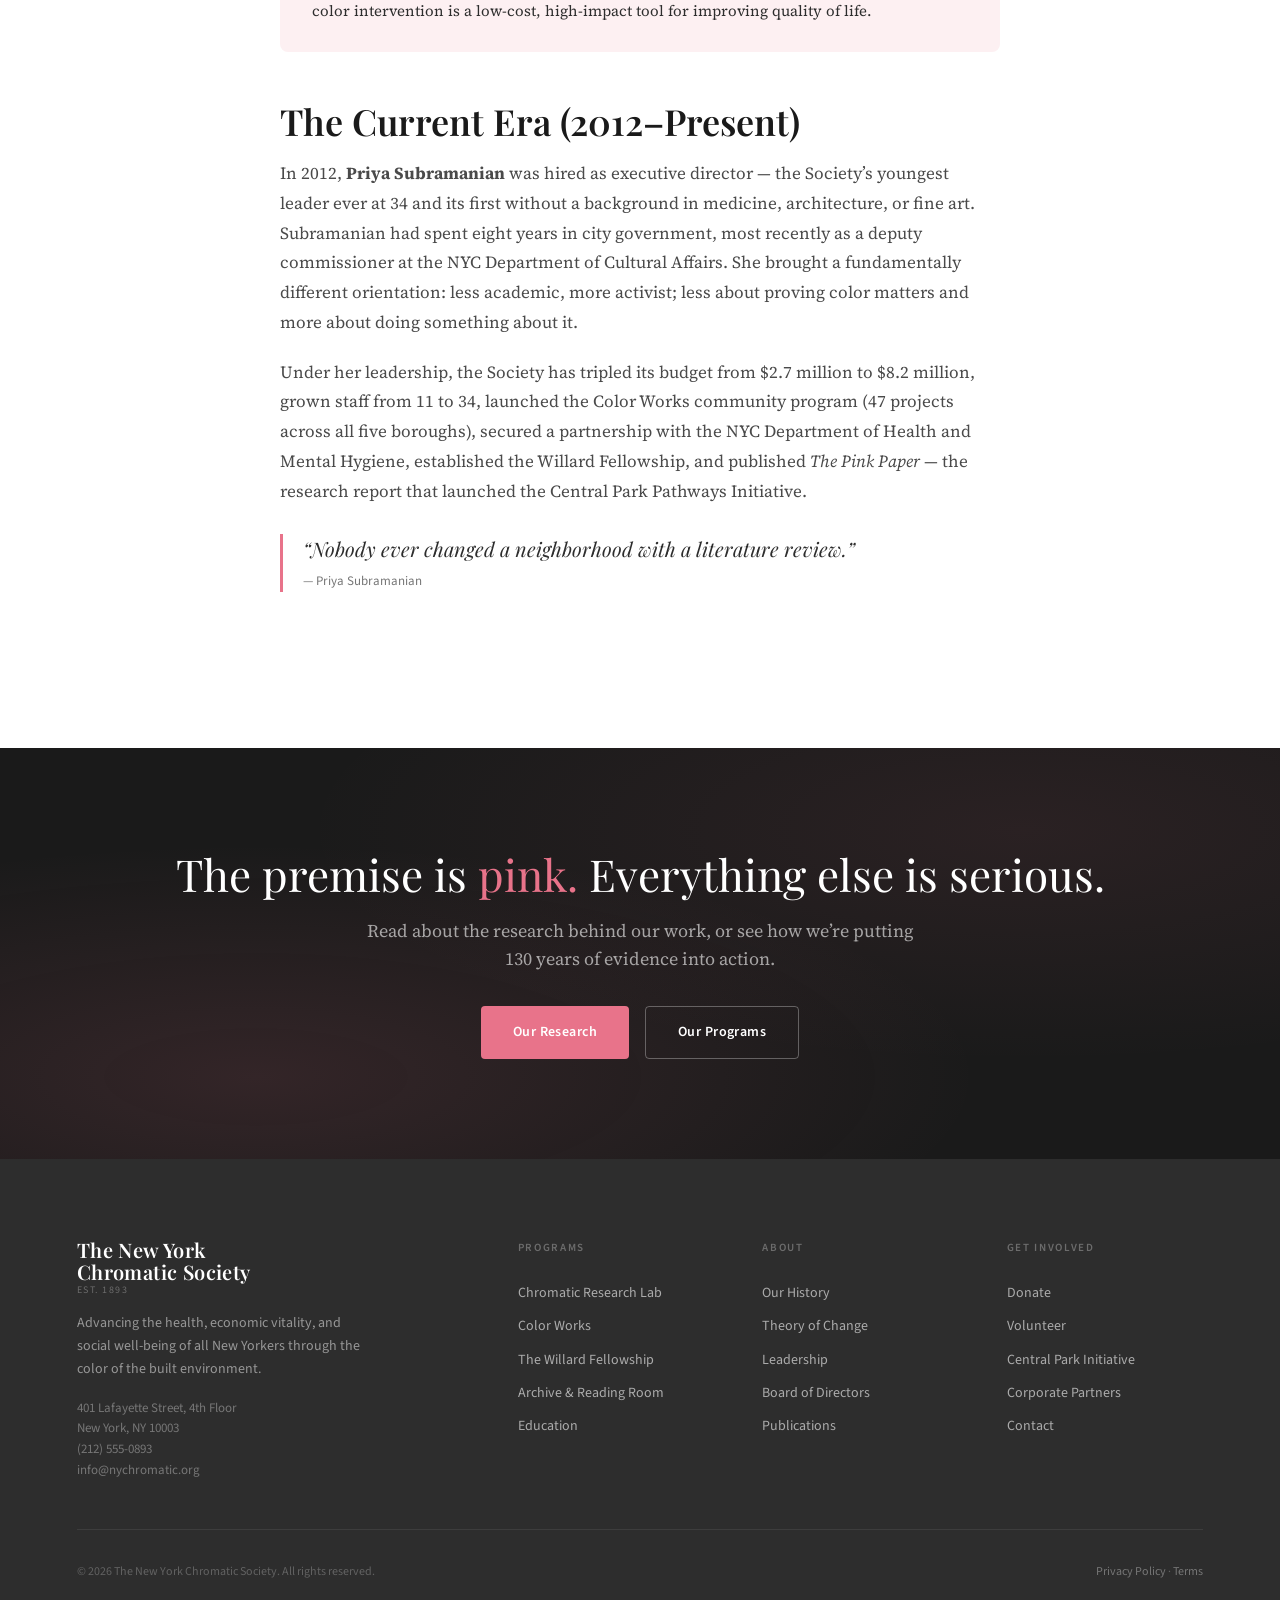
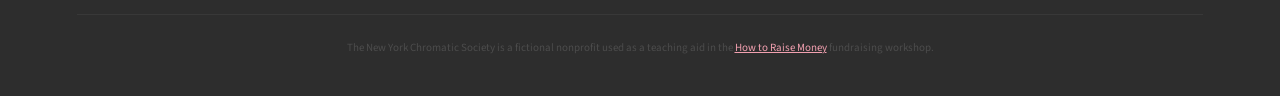
==== commit 2fccd606: "Replace all site files with updated versions" ====
--- a/about.html
+++ b/about.html
@@ -132,12 +132,23 @@
       <span>&copy; 2026 The New York Chromatic Society. All rights reserved.</span>
       <span><a href="#">Privacy Policy</a> &middot; <a href="#">Terms</a></span>
     </div>
-    <div class="footer-disclaimer">The New York Chromatic Society is a fictional organization created for educational purposes as part of <em>How to Raise Money</em> by Geoffrey MacDougall. Any resemblance to actual organizations is coincidental &mdash; although we do think someone should paint Central Park pink.</div>
+    <div class="footer-disclaimer">The New York Chromatic Society is a fictional nonprofit used as a teaching aid in the <a href="https://aspirationtech.org/htrm" target="_blank" rel="noopener" style="color:var(--pink-light);text-decoration:underline;">How to Raise Money</a> fundraising workshop.</div>
   </div>
 </footer>
+
+<div id="disclaimerModal" style="position:fixed;top:0;left:0;right:0;bottom:0;z-index:9999;display:flex;align-items:center;justify-content:center;background:rgba(0,0,0,0.55);backdrop-filter:blur(8px);-webkit-backdrop-filter:blur(8px);opacity:0;transition:opacity 0.4s ease;">
+  <div style="background:#fff;max-width:480px;width:90%;border-radius:12px;padding:48px 40px 40px;text-align:center;position:relative;box-shadow:0 30px 80px rgba(0,0,0,0.25);transform:translateY(20px);transition:transform 0.4s ease;">
+    <div style="width:3px;height:40px;background:var(--pink);border-radius:2px;margin:0 auto 24px;"></div>
+    <p style="font-family:var(--font-display);font-size:22px;font-weight:400;line-height:1.4;color:var(--black);margin-bottom:16px;">This is a fictional nonprofit.</p>
+    <p style="font-family:var(--font-serif);font-size:16px;line-height:1.65;color:var(--dark-gray);margin-bottom:32px;">The New York Chromatic Society is a fictional nonprofit used as a teaching aid in the <a href="https://aspirationtech.org/htrm" target="_blank" rel="noopener" style="color:var(--pink-deep);text-decoration:underline;font-weight:600;">How to Raise Money</a> fundraising workshop.</p>
+    <button onclick="document.getElementById('disclaimerModal').style.opacity='0';document.getElementById('disclaimerModal').style.pointerEvents='none';setTimeout(function(){document.getElementById('disclaimerModal').remove();},400);" style="background:var(--pink);color:#fff;border:none;padding:14px 40px;border-radius:6px;font-family:var(--font-body);font-size:15px;font-weight:600;cursor:pointer;transition:background 0.3s,transform 0.2s;">I understand</button>
+  </div>
+</div>
 <script>
-const n=document.getElementById('mainNav');
-window.addEventListener('scroll',()=>n.classList.toggle('scrolled',window.scrollY>50));
+var m=document.getElementById('disclaimerModal');
+requestAnimationFrame(function(){requestAnimationFrame(function(){m.style.opacity='1';m.querySelector('div').style.transform='translateY(0)';});});
+var n=document.getElementById('mainNav');
+window.addEventListener('scroll',function(){n.classList.toggle('scrolled',window.scrollY>50);});
 </script>
 </body>
 </html>
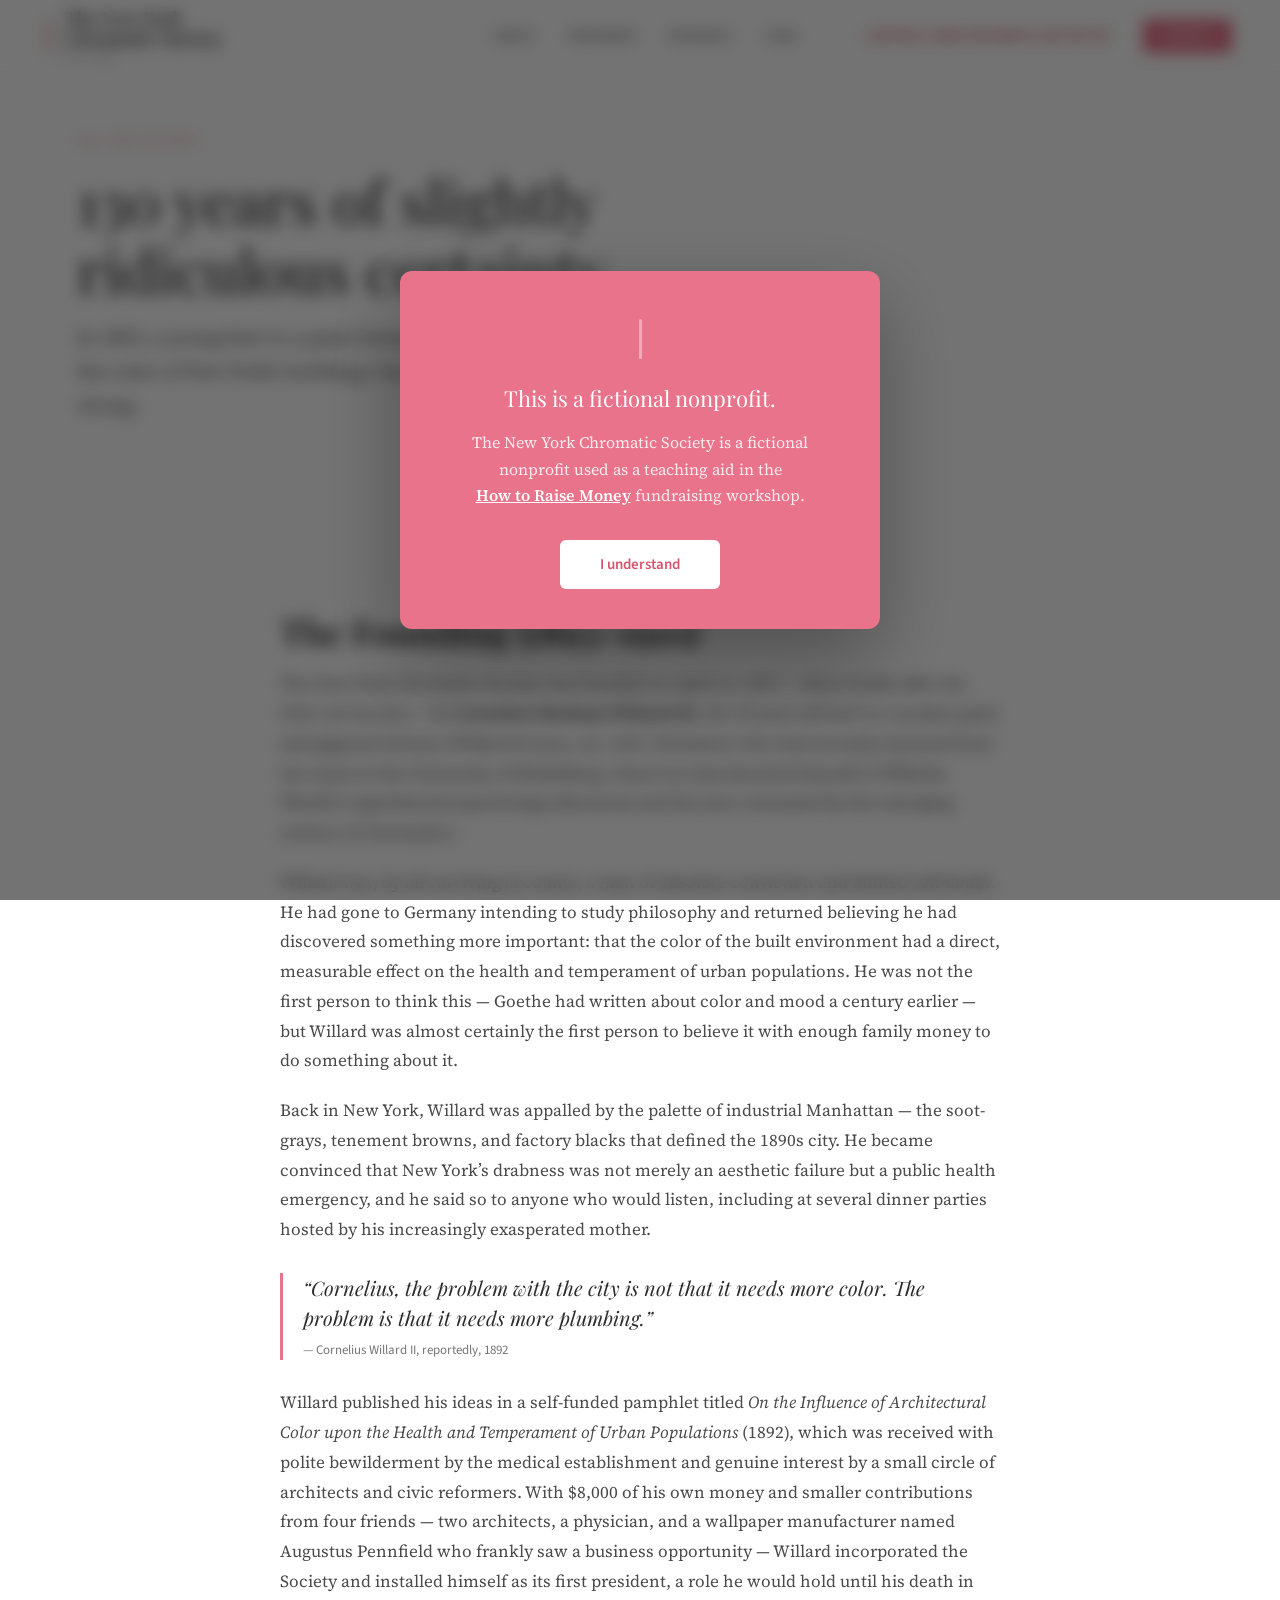
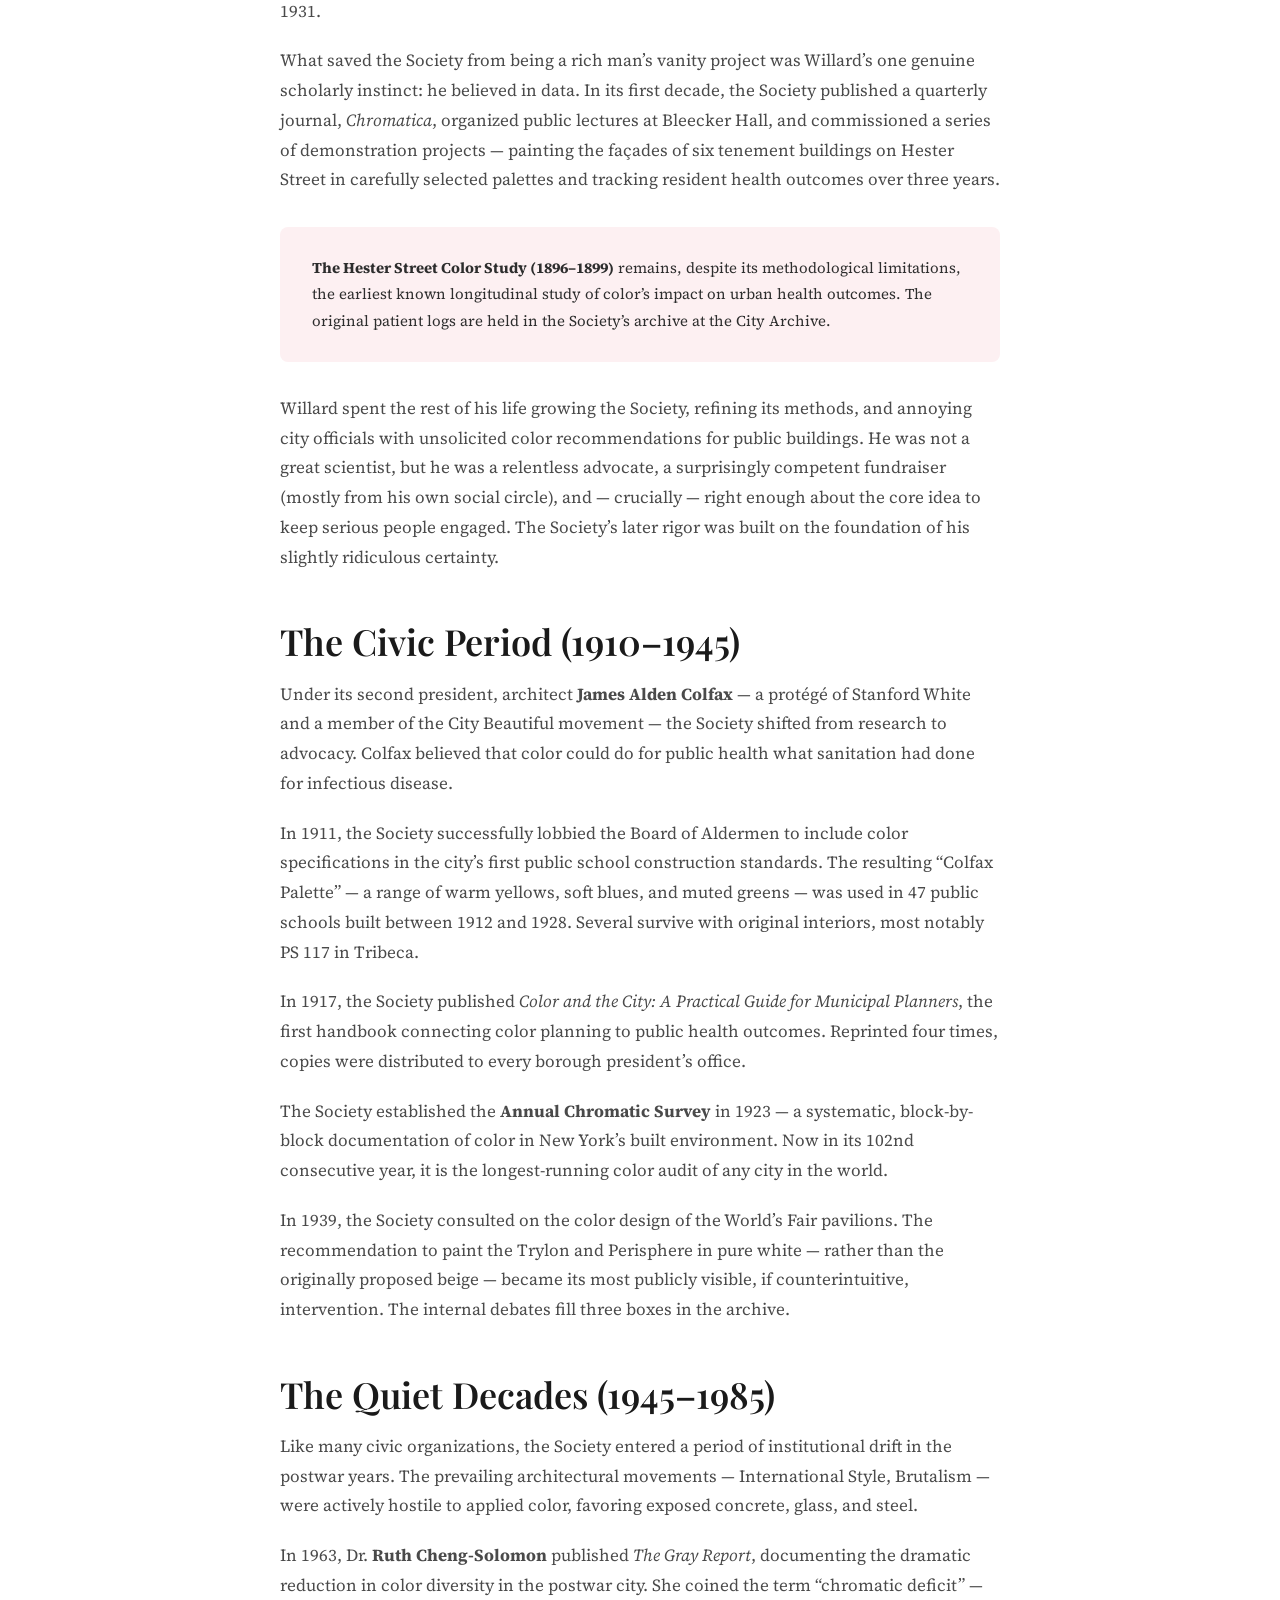
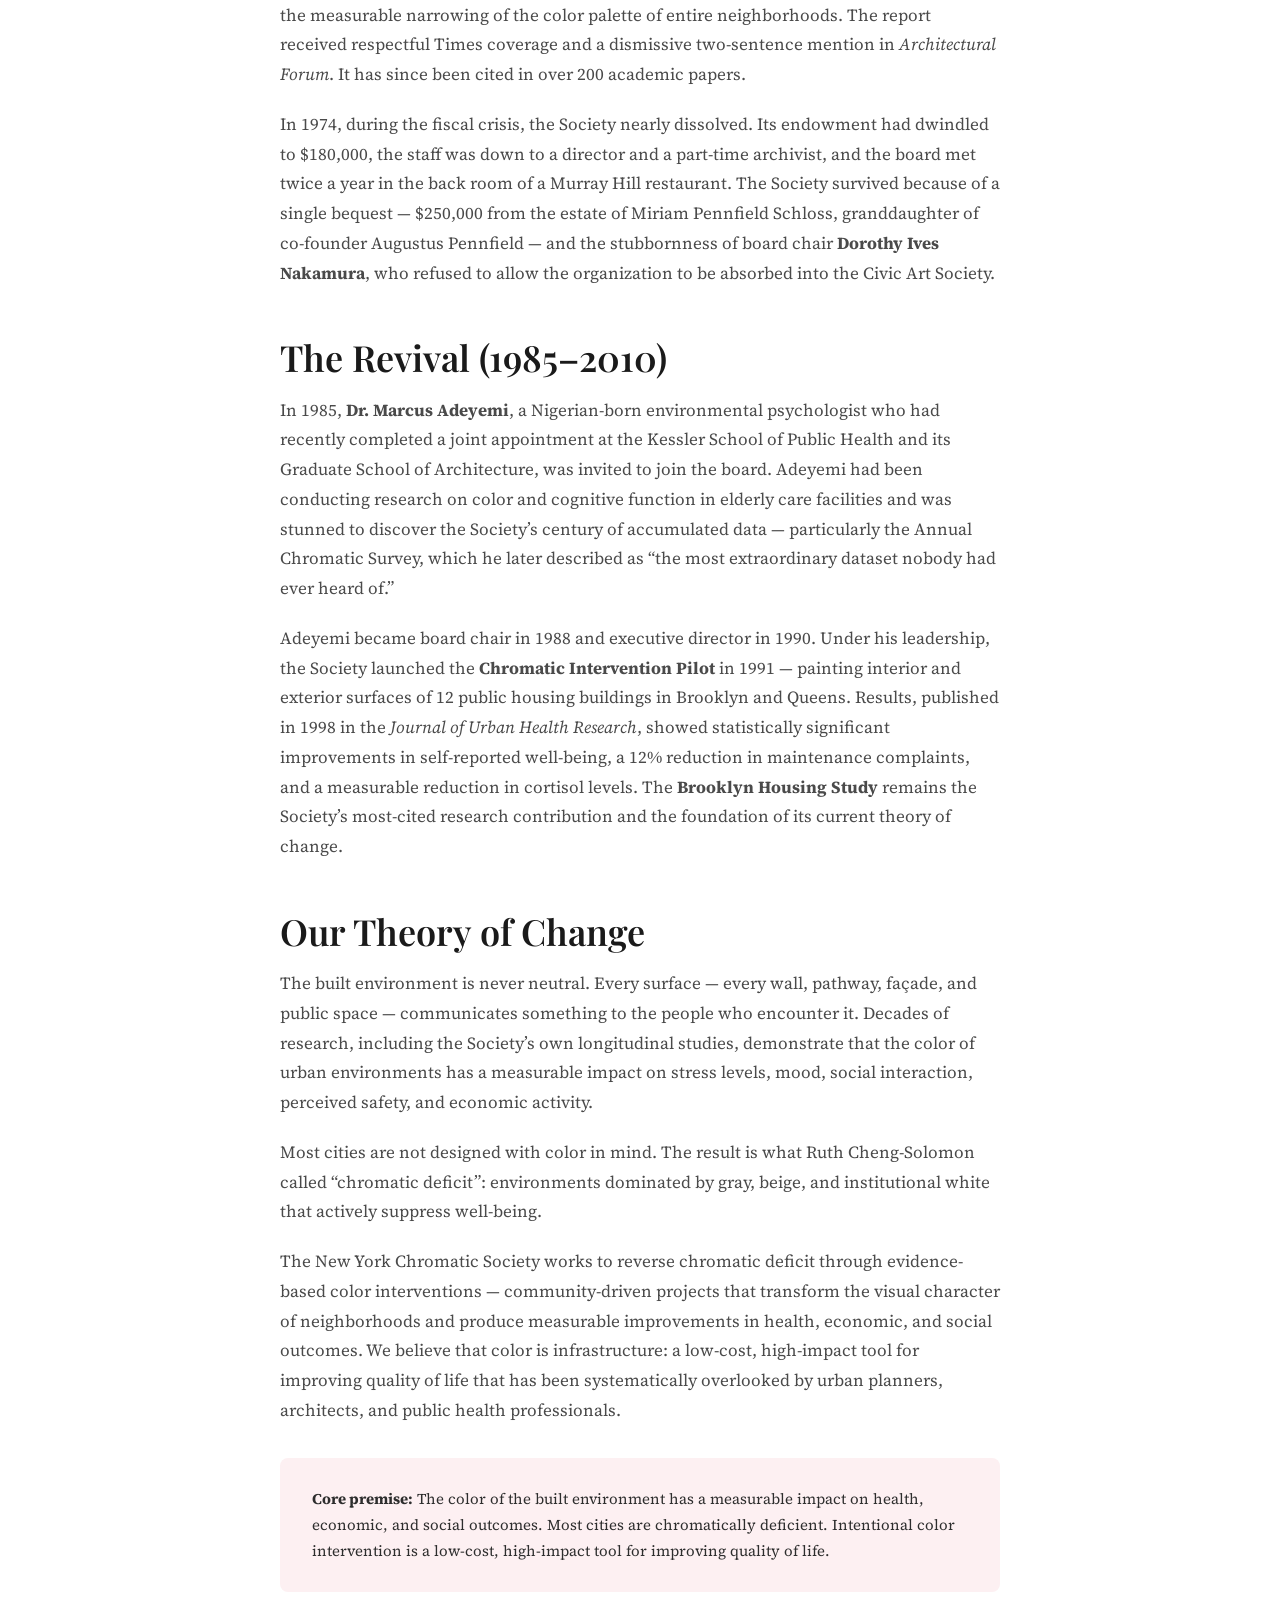
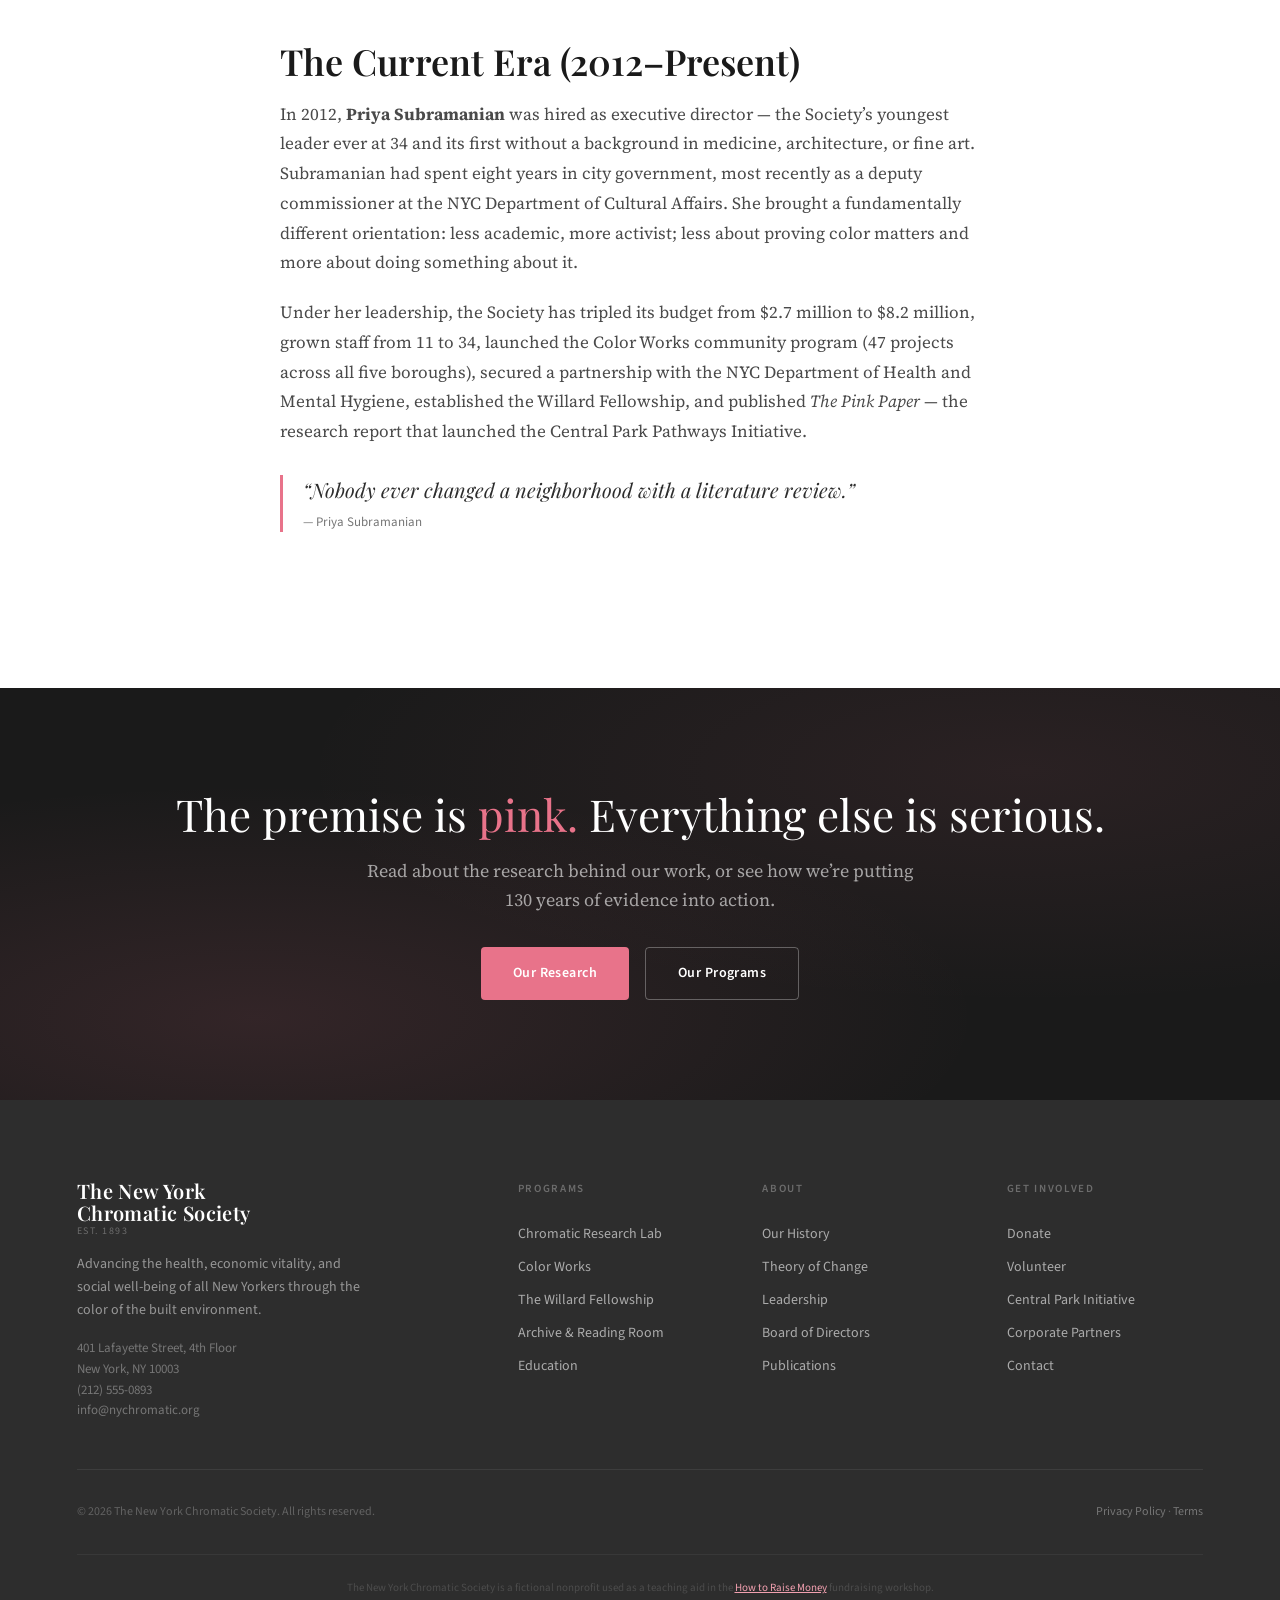
==== commit 277cefef: "Replace all site files with latest versions" ====
--- a/about.html
+++ b/about.html
@@ -39,42 +39,42 @@
 <section>
   <div class="section-inner prose">
     <h2>The Founding (1893&ndash;1910)</h2>
-    <p>The New York Chromatic Society was founded on April 14, 1893 &mdash; three weeks after the Municipal Art Society &mdash; by <strong>Cornelius Hexham Willard III</strong>, the 29-year-old heir to a modest paint and pigment fortune (Willard &amp; Sons, est. 1847, Hoboken) who had recently returned from two years at the University of Heidelberg, where he had attached himself to Wilhelm Wundt&rsquo;s experimental psychology laboratory and become consumed by the emerging science of chromatics.</p>
+    <p>The New York Chromatic Society was founded on April 14, 1893 &mdash; three weeks after the Civic Art Society &mdash; by <strong>Cornelius Hexham Willard III</strong>, the 29-year-old heir to a modest paint and pigment fortune (Willard &amp; Sons, est. 1847, Hoboken) who had recently returned from two years at the University of Heidelberg, where he had attached himself to Wilhelm Wundt&rsquo;s experimental psychology laboratory and become consumed by the emerging science of chromatics.</p>
     <p>Willard was, by all surviving accounts, a man of absolute conviction and limited self-doubt. He had gone to Germany intending to study philosophy and returned believing he had discovered something more important: that the color of the built environment had a direct, measurable effect on the health and temperament of urban populations. He was not the first person to think this &mdash; Goethe had written about color and mood a century earlier &mdash; but Willard was almost certainly the first person to believe it with enough family money to do something about it.</p>
     <p>Back in New York, Willard was appalled by the palette of industrial Manhattan &mdash; the soot-grays, tenement browns, and factory blacks that defined the 1890s city. He became convinced that New York&rsquo;s drabness was not merely an aesthetic failure but a public health emergency, and he said so to anyone who would listen, including at several dinner parties hosted by his increasingly exasperated mother.</p>
     <blockquote>&ldquo;Cornelius, the problem with the city is not that it needs more color. The problem is that it needs more plumbing.&rdquo;<cite>&mdash; Cornelius Willard II, reportedly, 1892</cite></blockquote>
     <p>Willard published his ideas in a self-funded pamphlet titled <em>On the Influence of Architectural Color upon the Health and Temperament of Urban Populations</em> (1892), which was received with polite bewilderment by the medical establishment and genuine interest by a small circle of architects and civic reformers. With $8,000 of his own money and smaller contributions from four friends &mdash; two architects, a physician, and a wallpaper manufacturer named Augustus Pennfield who frankly saw a business opportunity &mdash; Willard incorporated the Society and installed himself as its first president, a role he would hold until his death in 1931.</p>
-    <p>What saved the Society from being a rich man&rsquo;s vanity project was Willard&rsquo;s one genuine scholarly instinct: he believed in data. In its first decade, the Society published a quarterly journal, <em>Chromatica</em>, organized public lectures at Cooper Union, and commissioned a series of demonstration projects &mdash; painting the fa&ccedil;ades of six tenement buildings on Hester Street in carefully selected palettes and tracking resident health outcomes over three years.</p>
+    <p>What saved the Society from being a rich man&rsquo;s vanity project was Willard&rsquo;s one genuine scholarly instinct: he believed in data. In its first decade, the Society published a quarterly journal, <em>Chromatica</em>, organized public lectures at Bleecker Hall, and commissioned a series of demonstration projects &mdash; painting the fa&ccedil;ades of six tenement buildings on Hester Street in carefully selected palettes and tracking resident health outcomes over three years.</p>
 
     <div class="aside-box">
-      <p><strong>The Hester Street Color Study (1896&ndash;1899)</strong> remains, despite its methodological limitations, the earliest known longitudinal study of color&rsquo;s impact on urban health outcomes. The original patient logs are held in the Society&rsquo;s archive at the New-York Historical Society.</p>
+      <p><strong>The Hester Street Color Study (1896&ndash;1899)</strong> remains, despite its methodological limitations, the earliest known longitudinal study of color&rsquo;s impact on urban health outcomes. The original patient logs are held in the Society&rsquo;s archive at the City Archive.</p>
     </div>
 
     <p>Willard spent the rest of his life growing the Society, refining its methods, and annoying city officials with unsolicited color recommendations for public buildings. He was not a great scientist, but he was a relentless advocate, a surprisingly competent fundraiser (mostly from his own social circle), and &mdash; crucially &mdash; right enough about the core idea to keep serious people engaged. The Society&rsquo;s later rigor was built on the foundation of his slightly ridiculous certainty.</p>
 
     <h2>The Civic Period (1910&ndash;1945)</h2>
     <p>Under its second president, architect <strong>James Alden Colfax</strong> &mdash; a prot&eacute;g&eacute; of Stanford White and a member of the City Beautiful movement &mdash; the Society shifted from research to advocacy. Colfax believed that color could do for public health what sanitation had done for infectious disease.</p>
-    <p>In 1911, the Society successfully lobbied the Board of Aldermen to include color specifications in the city&rsquo;s first public school construction standards. The resulting &ldquo;Colfax Palette&rdquo; &mdash; a range of warm yellows, soft blues, and muted greens &mdash; was used in 47 public schools built between 1912 and 1928. Several survive with original interiors, most notably PS 234 in Tribeca.</p>
+    <p>In 1911, the Society successfully lobbied the Board of Aldermen to include color specifications in the city&rsquo;s first public school construction standards. The resulting &ldquo;Colfax Palette&rdquo; &mdash; a range of warm yellows, soft blues, and muted greens &mdash; was used in 47 public schools built between 1912 and 1928. Several survive with original interiors, most notably PS 117 in Tribeca.</p>
     <p>In 1917, the Society published <em>Color and the City: A Practical Guide for Municipal Planners</em>, the first handbook connecting color planning to public health outcomes. Reprinted four times, copies were distributed to every borough president&rsquo;s office.</p>
     <p>The Society established the <strong>Annual Chromatic Survey</strong> in 1923 &mdash; a systematic, block-by-block documentation of color in New York&rsquo;s built environment. Now in its 102nd consecutive year, it is the longest-running color audit of any city in the world.</p>
     <p>In 1939, the Society consulted on the color design of the World&rsquo;s Fair pavilions. The recommendation to paint the Trylon and Perisphere in pure white &mdash; rather than the originally proposed beige &mdash; became its most publicly visible, if counterintuitive, intervention. The internal debates fill three boxes in the archive.</p>
 
     <h2>The Quiet Decades (1945&ndash;1985)</h2>
     <p>Like many civic organizations, the Society entered a period of institutional drift in the postwar years. The prevailing architectural movements &mdash; International Style, Brutalism &mdash; were actively hostile to applied color, favoring exposed concrete, glass, and steel.</p>
-    <p>In 1963, Dr. <strong>Ruth Cheng-Solomon</strong> published <em>The Gray Report</em>, documenting the dramatic reduction in color diversity in the postwar city. She coined the term &ldquo;chromatic poverty&rdquo; &mdash; the measurable narrowing of the color palette of entire neighborhoods. The report received respectful Times coverage and a dismissive two-sentence mention in <em>Architectural Forum</em>. It has since been cited in over 200 academic papers.</p>
-    <p>In 1974, during the fiscal crisis, the Society nearly dissolved. Its endowment had dwindled to $180,000, the staff was down to a director and a part-time archivist, and the board met twice a year in the back room of a Murray Hill restaurant. The Society survived because of a single bequest &mdash; $250,000 from the estate of Miriam Pennfield Schloss, granddaughter of co-founder Augustus Pennfield &mdash; and the stubbornness of board chair <strong>Dorothy Ives Nakamura</strong>, who refused to allow the organization to be absorbed into the Municipal Art Society.</p>
+    <p>In 1963, Dr. <strong>Ruth Cheng-Solomon</strong> published <em>The Gray Report</em>, documenting the dramatic reduction in color diversity in the postwar city. She coined the term &ldquo;chromatic deficit&rdquo; &mdash; the measurable narrowing of the color palette of entire neighborhoods. The report received respectful Times coverage and a dismissive two-sentence mention in <em>Architectural Forum</em>. It has since been cited in over 200 academic papers.</p>
+    <p>In 1974, during the fiscal crisis, the Society nearly dissolved. Its endowment had dwindled to $180,000, the staff was down to a director and a part-time archivist, and the board met twice a year in the back room of a Murray Hill restaurant. The Society survived because of a single bequest &mdash; $250,000 from the estate of Miriam Pennfield Schloss, granddaughter of co-founder Augustus Pennfield &mdash; and the stubbornness of board chair <strong>Dorothy Ives Nakamura</strong>, who refused to allow the organization to be absorbed into the Civic Art Society.</p>
 
     <h2>The Revival (1985&ndash;2010)</h2>
-    <p>In 1985, <strong>Dr. Marcus Adeyemi</strong>, a Nigerian-born environmental psychologist who had recently completed a joint appointment at Columbia&rsquo;s Mailman School of Public Health and its Graduate School of Architecture, was invited to join the board. Adeyemi had been conducting research on color and cognitive function in elderly care facilities and was stunned to discover the Society&rsquo;s century of accumulated data &mdash; particularly the Annual Chromatic Survey, which he later described as &ldquo;the most extraordinary dataset nobody had ever heard of.&rdquo;</p>
-    <p>Adeyemi became board chair in 1988 and executive director in 1990. Under his leadership, the Society launched the <strong>Chromatic Intervention Pilot</strong> in 1991 &mdash; painting interior and exterior surfaces of 12 public housing buildings in NYCHA&rsquo;s Red Hook and Queensbridge developments. Results, published in 1998 in the <em>American Journal of Public Health</em>, showed statistically significant improvements in self-reported well-being, a 12% reduction in maintenance complaints, and a measurable reduction in cortisol levels. The <strong>Red Hook Study</strong> remains the Society&rsquo;s most-cited research contribution and the foundation of its current theory of change.</p>
+    <p>In 1985, <strong>Dr. Marcus Adeyemi</strong>, a Nigerian-born environmental psychologist who had recently completed a joint appointment at the Kessler School of Public Health and its Graduate School of Architecture, was invited to join the board. Adeyemi had been conducting research on color and cognitive function in elderly care facilities and was stunned to discover the Society&rsquo;s century of accumulated data &mdash; particularly the Annual Chromatic Survey, which he later described as &ldquo;the most extraordinary dataset nobody had ever heard of.&rdquo;</p>
+    <p>Adeyemi became board chair in 1988 and executive director in 1990. Under his leadership, the Society launched the <strong>Chromatic Intervention Pilot</strong> in 1991 &mdash; painting interior and exterior surfaces of 12 public housing buildings in Brooklyn and Queens. Results, published in 1998 in the <em>Journal of Urban Health Research</em>, showed statistically significant improvements in self-reported well-being, a 12% reduction in maintenance complaints, and a measurable reduction in cortisol levels. The <strong>Brooklyn Housing Study</strong> remains the Society&rsquo;s most-cited research contribution and the foundation of its current theory of change.</p>
 
     <h2 id="toc">Our Theory of Change</h2>
     <p>The built environment is never neutral. Every surface &mdash; every wall, pathway, fa&ccedil;ade, and public space &mdash; communicates something to the people who encounter it. Decades of research, including the Society&rsquo;s own longitudinal studies, demonstrate that the color of urban environments has a measurable impact on stress levels, mood, social interaction, perceived safety, and economic activity.</p>
-    <p>Most cities are not designed with color in mind. The result is what Ruth Cheng-Solomon called &ldquo;chromatic poverty&rdquo;: environments dominated by gray, beige, and institutional white that actively suppress well-being. This effect falls hardest on low-income communities, where investment in the physical environment is lowest.</p>
-    <p>The New York Chromatic Society works to reverse chromatic poverty through evidence-based color interventions &mdash; community-driven projects that transform the visual character of neighborhoods and produce measurable improvements in health, economic, and social outcomes. We believe that color is infrastructure: a low-cost, high-impact tool for improving quality of life that has been systematically overlooked by urban planners, architects, and public health professionals.</p>
+    <p>Most cities are not designed with color in mind. The result is what Ruth Cheng-Solomon called &ldquo;chromatic deficit&rdquo;: environments dominated by gray, beige, and institutional white that actively suppress well-being. </p>
+    <p>The New York Chromatic Society works to reverse chromatic deficit through evidence-based color interventions &mdash; community-driven projects that transform the visual character of neighborhoods and produce measurable improvements in health, economic, and social outcomes. We believe that color is infrastructure: a low-cost, high-impact tool for improving quality of life that has been systematically overlooked by urban planners, architects, and public health professionals.</p>
 
     <div class="aside-box">
-      <p><strong>Core premise:</strong> The color of the built environment has a measurable impact on health, economic, and social outcomes. Most cities are chromatically impoverished. Intentional color intervention is a low-cost, high-impact tool for improving quality of life.</p>
+      <p><strong>Core premise:</strong> The color of the built environment has a measurable impact on health, economic, and social outcomes. Most cities are chromatically deficient. Intentional color intervention is a low-cost, high-impact tool for improving quality of life.</p>
     </div>
 
     <h2>The Current Era (2012&ndash;Present)</h2>
@@ -137,11 +137,11 @@
 </footer>
 
 <div id="disclaimerModal" style="position:fixed;top:0;left:0;right:0;bottom:0;z-index:9999;display:flex;align-items:center;justify-content:center;background:rgba(0,0,0,0.55);backdrop-filter:blur(8px);-webkit-backdrop-filter:blur(8px);opacity:0;transition:opacity 0.4s ease;">
-  <div style="background:#fff;max-width:480px;width:90%;border-radius:12px;padding:48px 40px 40px;text-align:center;position:relative;box-shadow:0 30px 80px rgba(0,0,0,0.25);transform:translateY(20px);transition:transform 0.4s ease;">
-    <div style="width:3px;height:40px;background:var(--pink);border-radius:2px;margin:0 auto 24px;"></div>
-    <p style="font-family:var(--font-display);font-size:22px;font-weight:400;line-height:1.4;color:var(--black);margin-bottom:16px;">This is a fictional nonprofit.</p>
-    <p style="font-family:var(--font-serif);font-size:16px;line-height:1.65;color:var(--dark-gray);margin-bottom:32px;">The New York Chromatic Society is a fictional nonprofit used as a teaching aid in the <a href="https://aspirationtech.org/htrm" target="_blank" rel="noopener" style="color:var(--pink-deep);text-decoration:underline;font-weight:600;">How to Raise Money</a> fundraising workshop.</p>
-    <button onclick="document.getElementById('disclaimerModal').style.opacity='0';document.getElementById('disclaimerModal').style.pointerEvents='none';setTimeout(function(){document.getElementById('disclaimerModal').remove();},400);" style="background:var(--pink);color:#fff;border:none;padding:14px 40px;border-radius:6px;font-family:var(--font-body);font-size:15px;font-weight:600;cursor:pointer;transition:background 0.3s,transform 0.2s;">I understand</button>
+  <div style="background:var(--pink);max-width:480px;width:90%;border-radius:12px;padding:48px 40px 40px;text-align:center;position:relative;box-shadow:0 30px 80px rgba(0,0,0,0.3);transform:translateY(20px);transition:transform 0.4s ease;">
+    <div style="width:3px;height:40px;background:rgba(255,255,255,0.4);border-radius:2px;margin:0 auto 24px;"></div>
+    <p style="font-family:var(--font-display);font-size:22px;font-weight:400;line-height:1.4;color:#fff;margin-bottom:16px;">This is a fictional nonprofit.</p>
+    <p style="font-family:var(--font-serif);font-size:16px;line-height:1.65;color:rgba(255,255,255,0.85);margin-bottom:32px;">The New York Chromatic Society is a fictional nonprofit used as a teaching aid in the <a href="https://aspirationtech.org/htrm" target="_blank" rel="noopener" style="color:#fff;text-decoration:underline;font-weight:600;white-space:nowrap;">How to Raise Money</a> fundraising workshop.</p>
+    <button onclick="document.getElementById('disclaimerModal').style.opacity='0';document.getElementById('disclaimerModal').style.pointerEvents='none';setTimeout(function(){document.getElementById('disclaimerModal').remove();},400);" style="background:#fff;color:var(--pink-deep);border:none;padding:14px 40px;border-radius:6px;font-family:var(--font-body);font-size:15px;font-weight:600;cursor:pointer;transition:background 0.3s,transform 0.2s;">I understand</button>
   </div>
 </div>
 <script>
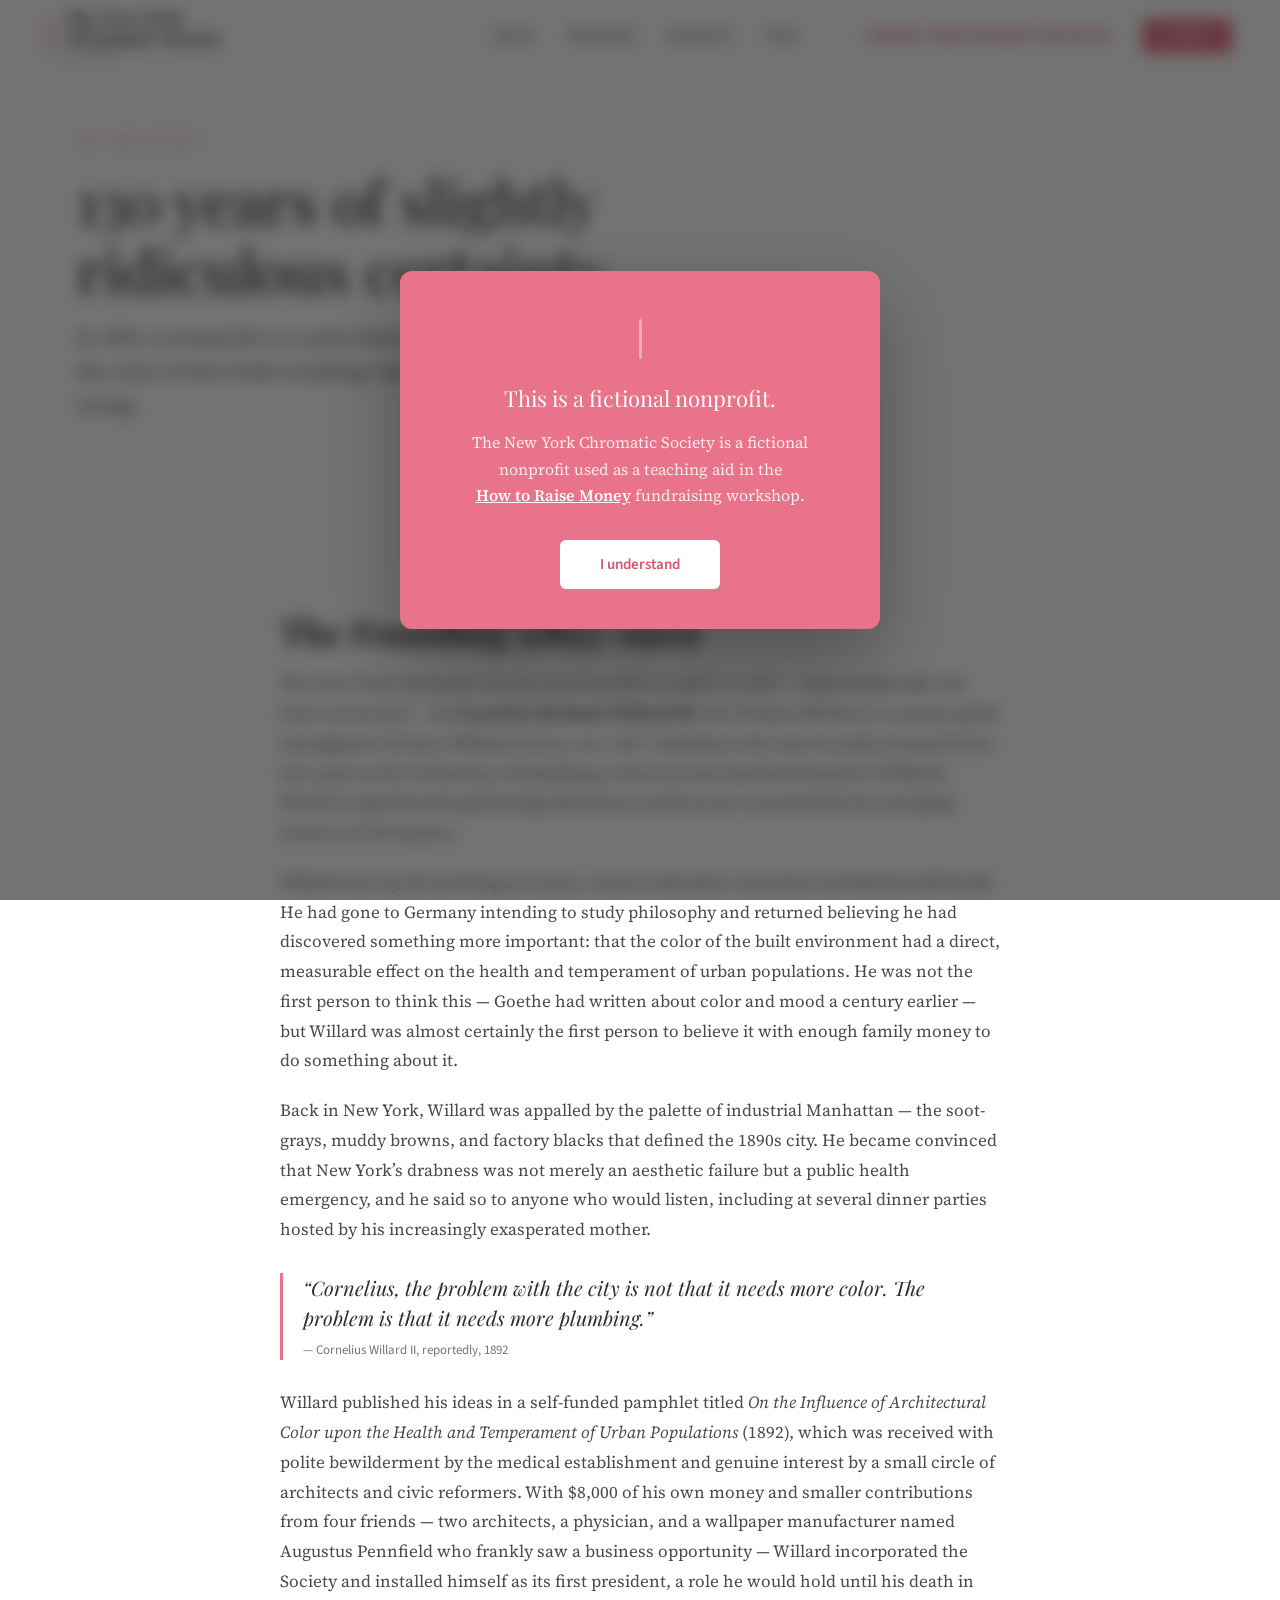
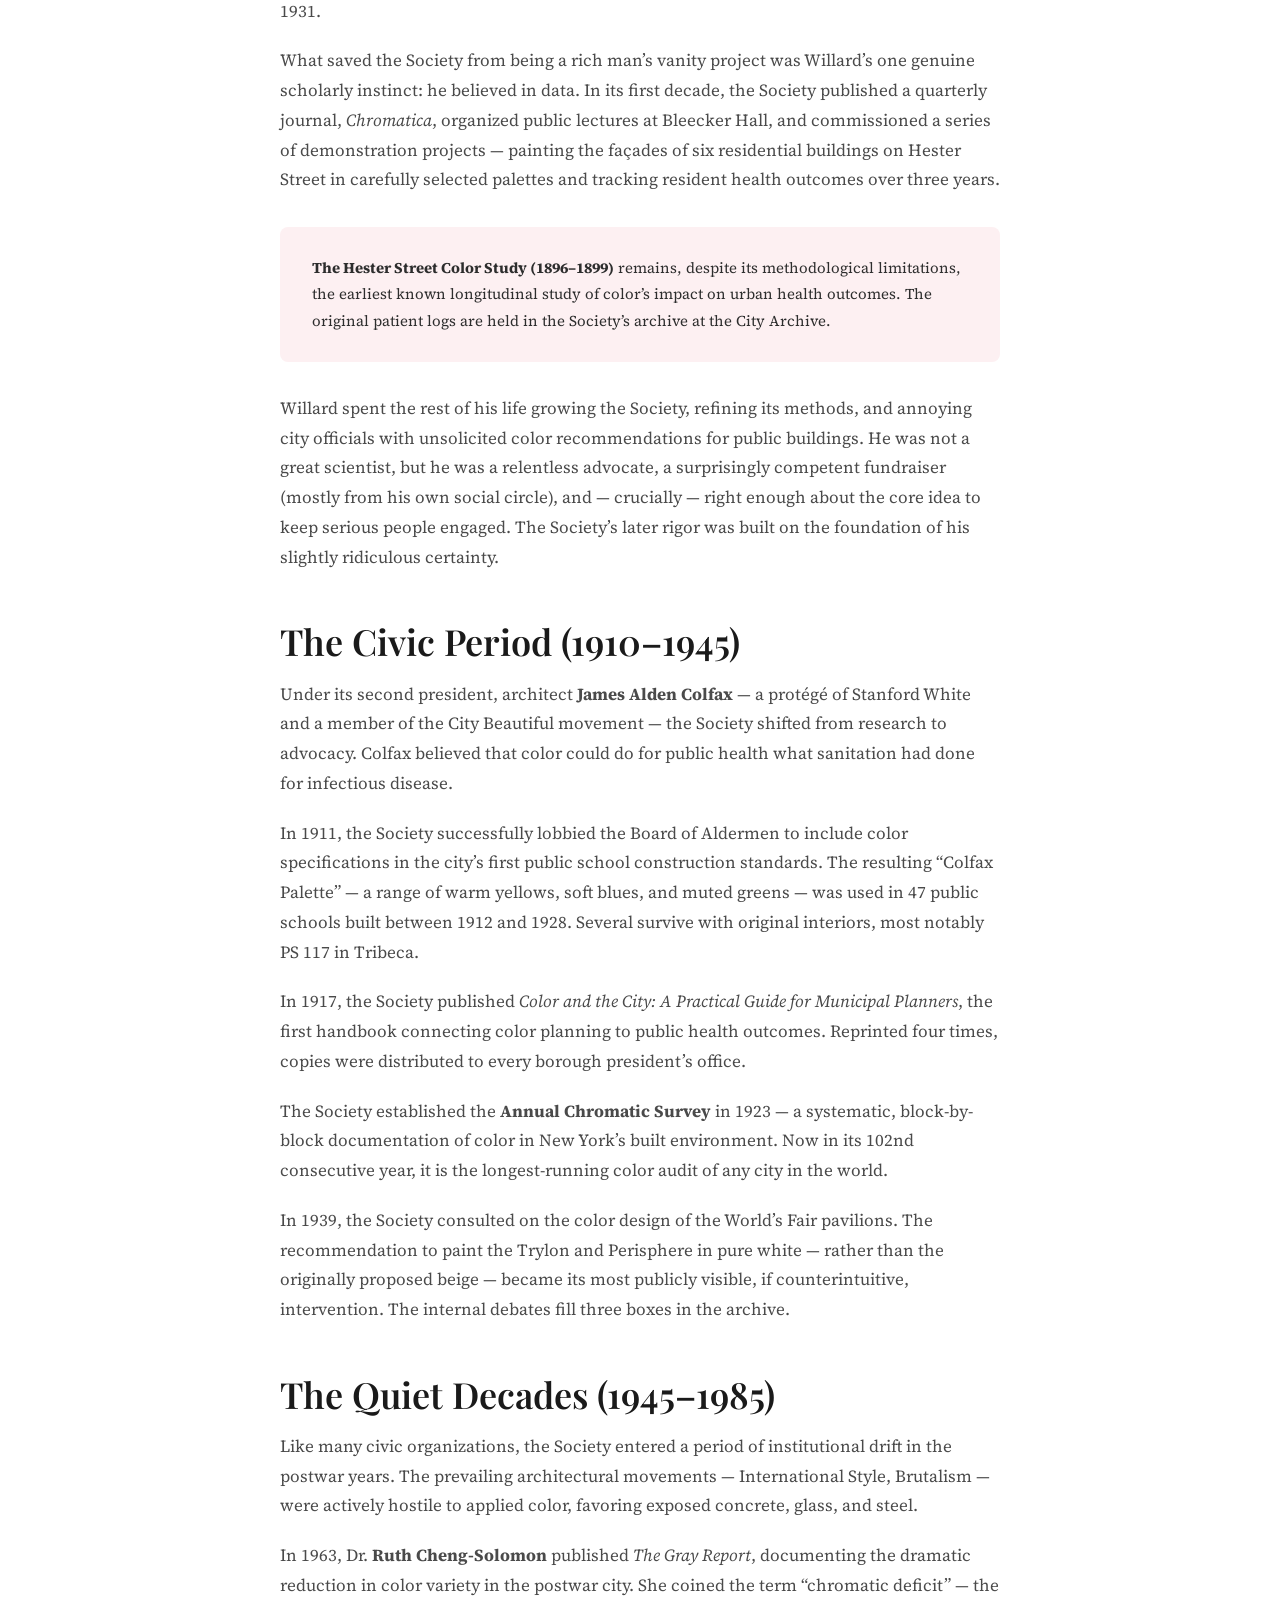
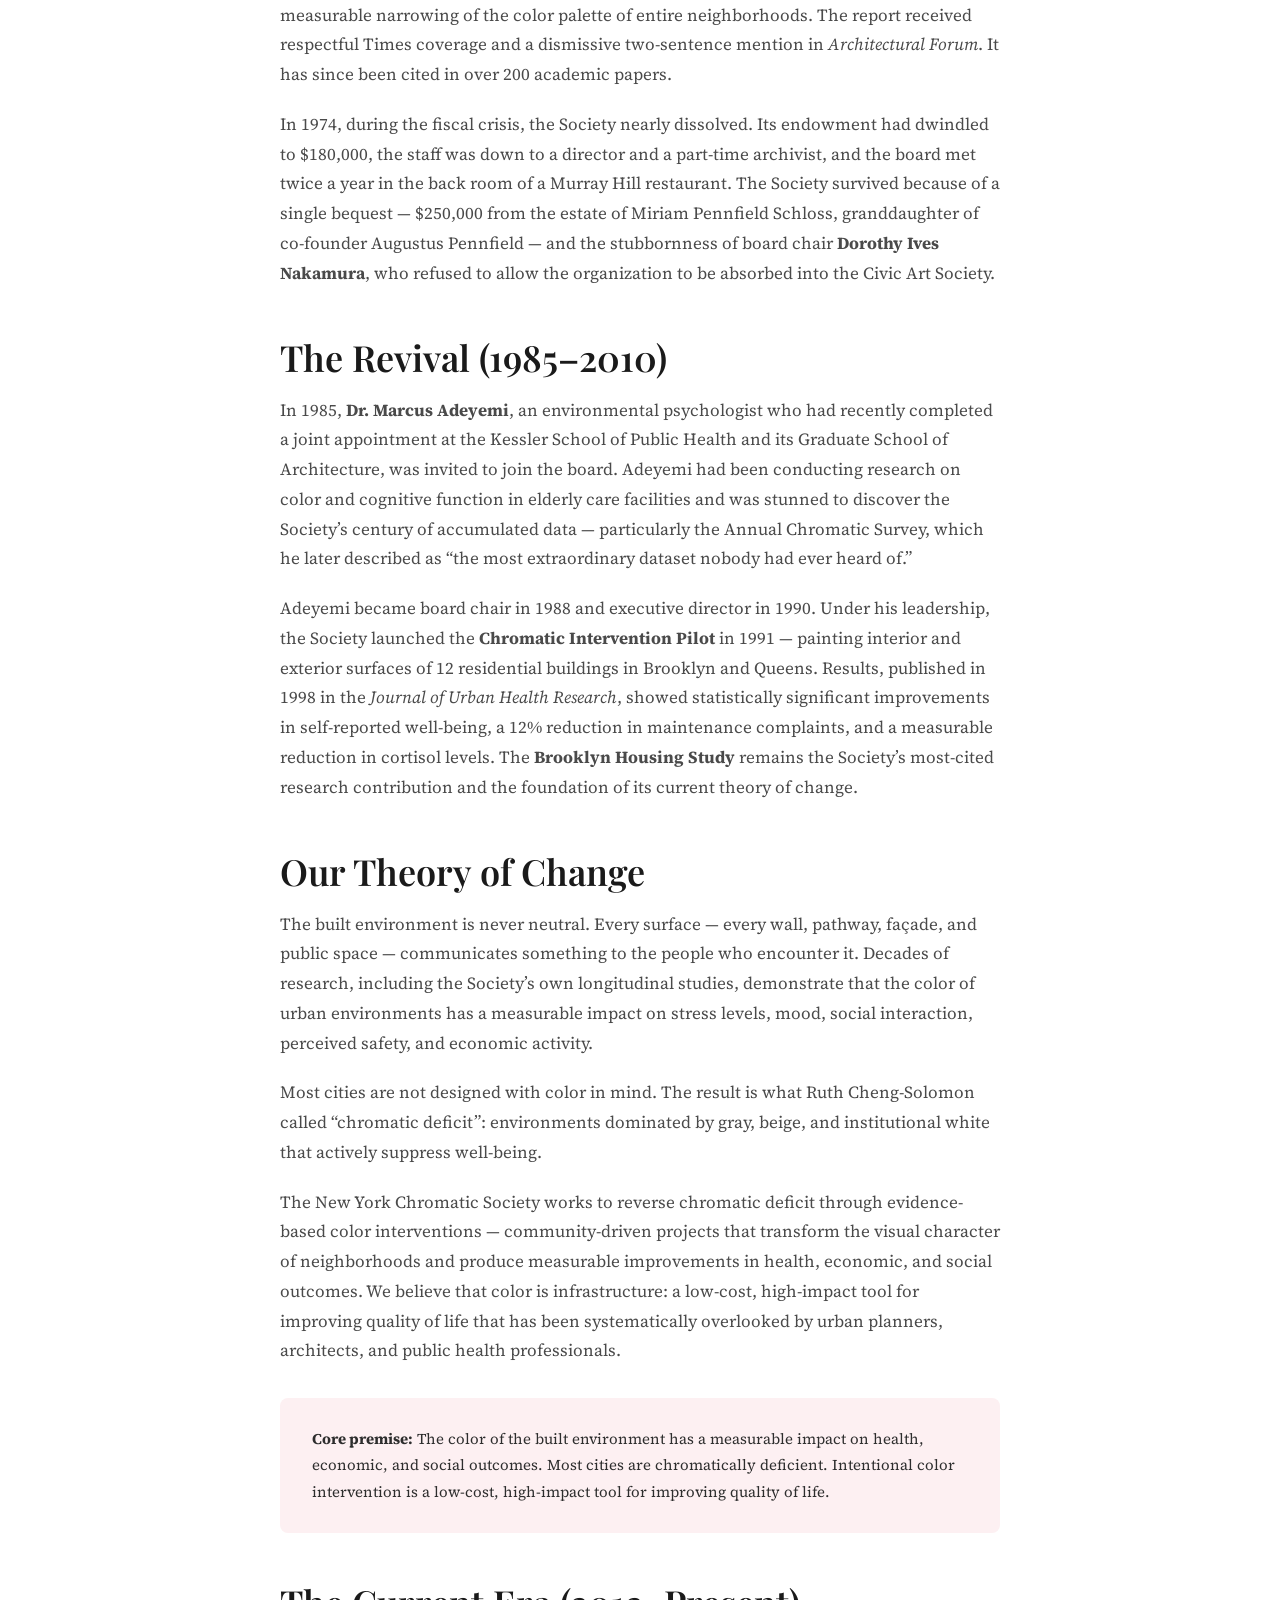
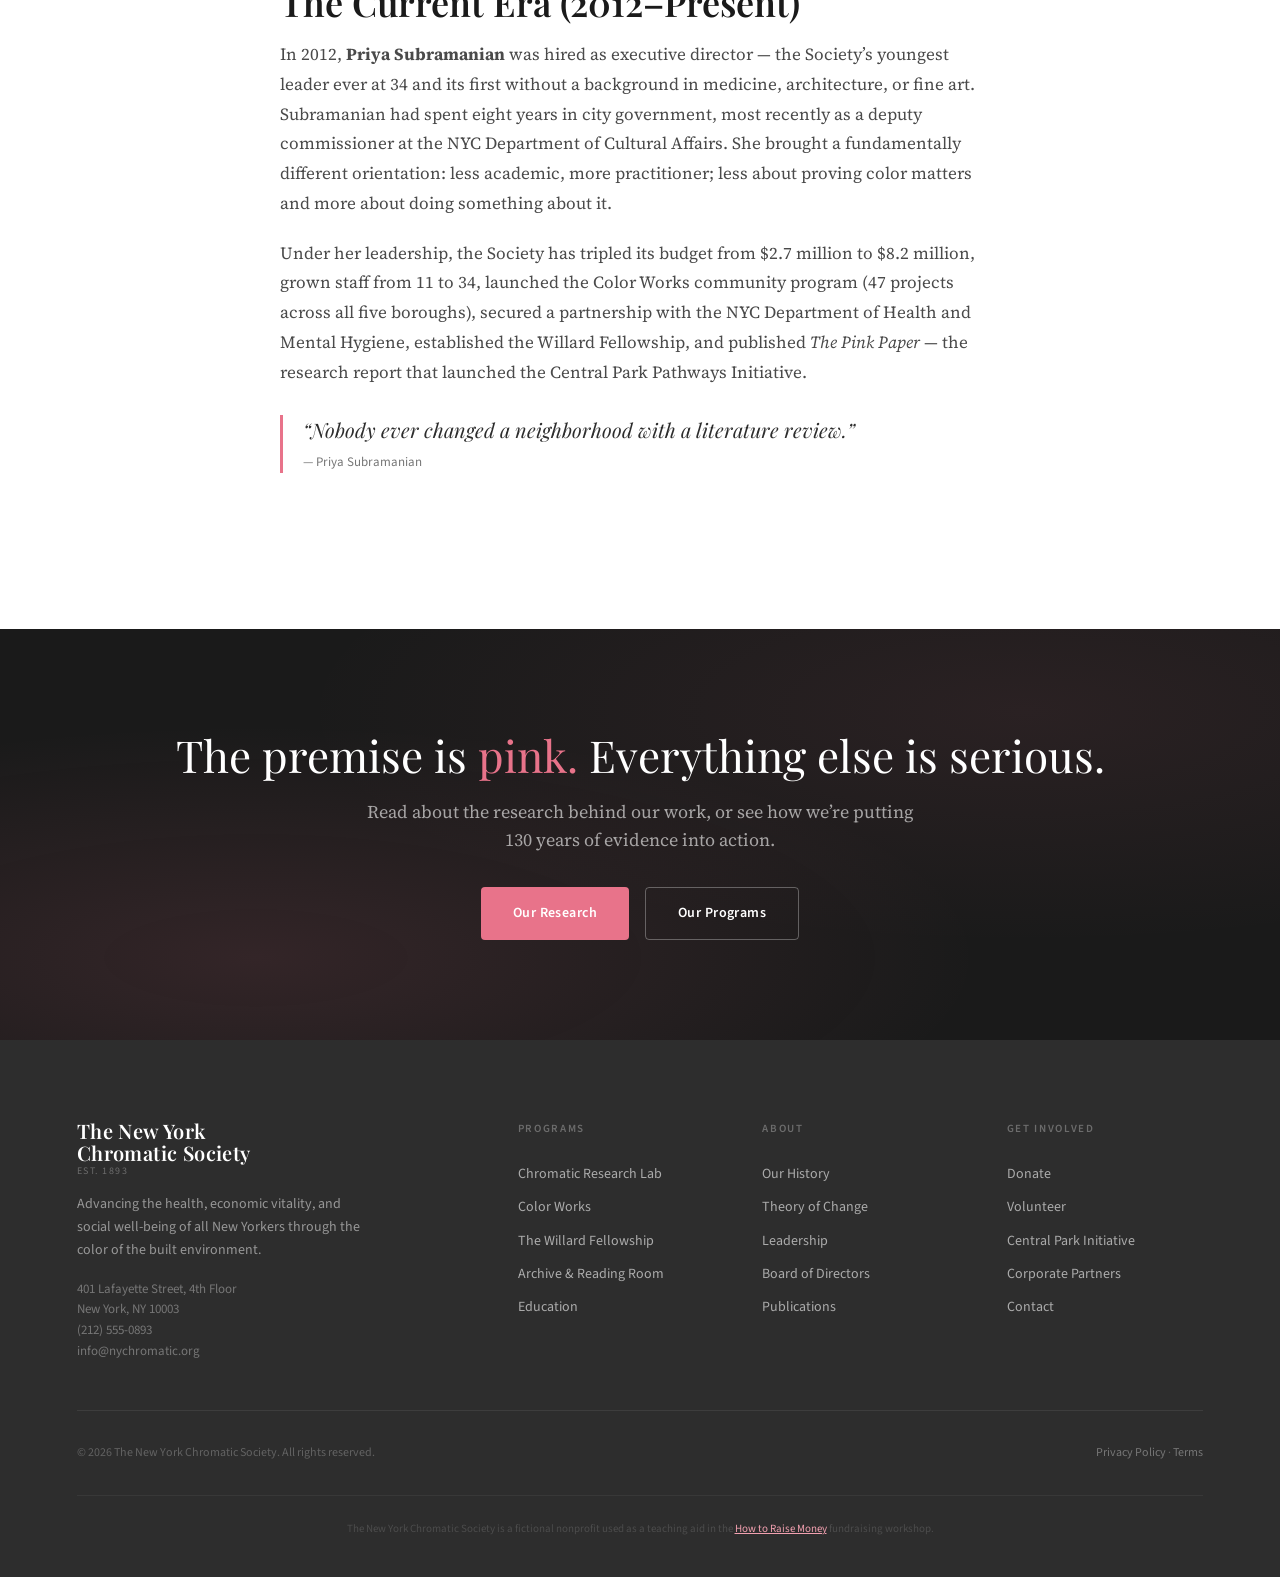
==== commit ff864fc8: "Replace site files with latest versions; fix calc() spacing in hero padding" ====
--- a/about.html
+++ b/about.html
@@ -41,10 +41,10 @@
     <h2>The Founding (1893&ndash;1910)</h2>
     <p>The New York Chromatic Society was founded on April 14, 1893 &mdash; three weeks after the Civic Art Society &mdash; by <strong>Cornelius Hexham Willard III</strong>, the 29-year-old heir to a modest paint and pigment fortune (Willard &amp; Sons, est. 1847, Hoboken) who had recently returned from two years at the University of Heidelberg, where he had attached himself to Wilhelm Wundt&rsquo;s experimental psychology laboratory and become consumed by the emerging science of chromatics.</p>
     <p>Willard was, by all surviving accounts, a man of absolute conviction and limited self-doubt. He had gone to Germany intending to study philosophy and returned believing he had discovered something more important: that the color of the built environment had a direct, measurable effect on the health and temperament of urban populations. He was not the first person to think this &mdash; Goethe had written about color and mood a century earlier &mdash; but Willard was almost certainly the first person to believe it with enough family money to do something about it.</p>
-    <p>Back in New York, Willard was appalled by the palette of industrial Manhattan &mdash; the soot-grays, tenement browns, and factory blacks that defined the 1890s city. He became convinced that New York&rsquo;s drabness was not merely an aesthetic failure but a public health emergency, and he said so to anyone who would listen, including at several dinner parties hosted by his increasingly exasperated mother.</p>
+    <p>Back in New York, Willard was appalled by the palette of industrial Manhattan &mdash; the soot-grays, muddy browns, and factory blacks that defined the 1890s city. He became convinced that New York&rsquo;s drabness was not merely an aesthetic failure but a public health emergency, and he said so to anyone who would listen, including at several dinner parties hosted by his increasingly exasperated mother.</p>
     <blockquote>&ldquo;Cornelius, the problem with the city is not that it needs more color. The problem is that it needs more plumbing.&rdquo;<cite>&mdash; Cornelius Willard II, reportedly, 1892</cite></blockquote>
     <p>Willard published his ideas in a self-funded pamphlet titled <em>On the Influence of Architectural Color upon the Health and Temperament of Urban Populations</em> (1892), which was received with polite bewilderment by the medical establishment and genuine interest by a small circle of architects and civic reformers. With $8,000 of his own money and smaller contributions from four friends &mdash; two architects, a physician, and a wallpaper manufacturer named Augustus Pennfield who frankly saw a business opportunity &mdash; Willard incorporated the Society and installed himself as its first president, a role he would hold until his death in 1931.</p>
-    <p>What saved the Society from being a rich man&rsquo;s vanity project was Willard&rsquo;s one genuine scholarly instinct: he believed in data. In its first decade, the Society published a quarterly journal, <em>Chromatica</em>, organized public lectures at Bleecker Hall, and commissioned a series of demonstration projects &mdash; painting the fa&ccedil;ades of six tenement buildings on Hester Street in carefully selected palettes and tracking resident health outcomes over three years.</p>
+    <p>What saved the Society from being a rich man&rsquo;s vanity project was Willard&rsquo;s one genuine scholarly instinct: he believed in data. In its first decade, the Society published a quarterly journal, <em>Chromatica</em>, organized public lectures at Bleecker Hall, and commissioned a series of demonstration projects &mdash; painting the fa&ccedil;ades of six residential buildings on Hester Street in carefully selected palettes and tracking resident health outcomes over three years.</p>
 
     <div class="aside-box">
       <p><strong>The Hester Street Color Study (1896&ndash;1899)</strong> remains, despite its methodological limitations, the earliest known longitudinal study of color&rsquo;s impact on urban health outcomes. The original patient logs are held in the Society&rsquo;s archive at the City Archive.</p>
@@ -61,12 +61,12 @@
 
     <h2>The Quiet Decades (1945&ndash;1985)</h2>
     <p>Like many civic organizations, the Society entered a period of institutional drift in the postwar years. The prevailing architectural movements &mdash; International Style, Brutalism &mdash; were actively hostile to applied color, favoring exposed concrete, glass, and steel.</p>
-    <p>In 1963, Dr. <strong>Ruth Cheng-Solomon</strong> published <em>The Gray Report</em>, documenting the dramatic reduction in color diversity in the postwar city. She coined the term &ldquo;chromatic deficit&rdquo; &mdash; the measurable narrowing of the color palette of entire neighborhoods. The report received respectful Times coverage and a dismissive two-sentence mention in <em>Architectural Forum</em>. It has since been cited in over 200 academic papers.</p>
+    <p>In 1963, Dr. <strong>Ruth Cheng-Solomon</strong> published <em>The Gray Report</em>, documenting the dramatic reduction in color variety in the postwar city. She coined the term &ldquo;chromatic deficit&rdquo; &mdash; the measurable narrowing of the color palette of entire neighborhoods. The report received respectful Times coverage and a dismissive two-sentence mention in <em>Architectural Forum</em>. It has since been cited in over 200 academic papers.</p>
     <p>In 1974, during the fiscal crisis, the Society nearly dissolved. Its endowment had dwindled to $180,000, the staff was down to a director and a part-time archivist, and the board met twice a year in the back room of a Murray Hill restaurant. The Society survived because of a single bequest &mdash; $250,000 from the estate of Miriam Pennfield Schloss, granddaughter of co-founder Augustus Pennfield &mdash; and the stubbornness of board chair <strong>Dorothy Ives Nakamura</strong>, who refused to allow the organization to be absorbed into the Civic Art Society.</p>
 
     <h2>The Revival (1985&ndash;2010)</h2>
-    <p>In 1985, <strong>Dr. Marcus Adeyemi</strong>, a Nigerian-born environmental psychologist who had recently completed a joint appointment at the Kessler School of Public Health and its Graduate School of Architecture, was invited to join the board. Adeyemi had been conducting research on color and cognitive function in elderly care facilities and was stunned to discover the Society&rsquo;s century of accumulated data &mdash; particularly the Annual Chromatic Survey, which he later described as &ldquo;the most extraordinary dataset nobody had ever heard of.&rdquo;</p>
-    <p>Adeyemi became board chair in 1988 and executive director in 1990. Under his leadership, the Society launched the <strong>Chromatic Intervention Pilot</strong> in 1991 &mdash; painting interior and exterior surfaces of 12 public housing buildings in Brooklyn and Queens. Results, published in 1998 in the <em>Journal of Urban Health Research</em>, showed statistically significant improvements in self-reported well-being, a 12% reduction in maintenance complaints, and a measurable reduction in cortisol levels. The <strong>Brooklyn Housing Study</strong> remains the Society&rsquo;s most-cited research contribution and the foundation of its current theory of change.</p>
+    <p>In 1985, <strong>Dr. Marcus Adeyemi</strong>, an environmental psychologist who had recently completed a joint appointment at the Kessler School of Public Health and its Graduate School of Architecture, was invited to join the board. Adeyemi had been conducting research on color and cognitive function in elderly care facilities and was stunned to discover the Society&rsquo;s century of accumulated data &mdash; particularly the Annual Chromatic Survey, which he later described as &ldquo;the most extraordinary dataset nobody had ever heard of.&rdquo;</p>
+    <p>Adeyemi became board chair in 1988 and executive director in 1990. Under his leadership, the Society launched the <strong>Chromatic Intervention Pilot</strong> in 1991 &mdash; painting interior and exterior surfaces of 12 residential buildings in Brooklyn and Queens. Results, published in 1998 in the <em>Journal of Urban Health Research</em>, showed statistically significant improvements in self-reported well-being, a 12% reduction in maintenance complaints, and a measurable reduction in cortisol levels. The <strong>Brooklyn Housing Study</strong> remains the Society&rsquo;s most-cited research contribution and the foundation of its current theory of change.</p>
 
     <h2 id="toc">Our Theory of Change</h2>
     <p>The built environment is never neutral. Every surface &mdash; every wall, pathway, fa&ccedil;ade, and public space &mdash; communicates something to the people who encounter it. Decades of research, including the Society&rsquo;s own longitudinal studies, demonstrate that the color of urban environments has a measurable impact on stress levels, mood, social interaction, perceived safety, and economic activity.</p>
@@ -78,7 +78,7 @@
     </div>
 
     <h2>The Current Era (2012&ndash;Present)</h2>
-    <p>In 2012, <strong>Priya Subramanian</strong> was hired as executive director &mdash; the Society&rsquo;s youngest leader ever at 34 and its first without a background in medicine, architecture, or fine art. Subramanian had spent eight years in city government, most recently as a deputy commissioner at the NYC Department of Cultural Affairs. She brought a fundamentally different orientation: less academic, more activist; less about proving color matters and more about doing something about it.</p>
+    <p>In 2012, <strong>Priya Subramanian</strong> was hired as executive director &mdash; the Society&rsquo;s youngest leader ever at 34 and its first without a background in medicine, architecture, or fine art. Subramanian had spent eight years in city government, most recently as a deputy commissioner at the NYC Department of Cultural Affairs. She brought a fundamentally different orientation: less academic, more practitioner; less about proving color matters and more about doing something about it.</p>
     <p>Under her leadership, the Society has tripled its budget from $2.7 million to $8.2 million, grown staff from 11 to 34, launched the Color Works community program (47 projects across all five boroughs), secured a partnership with the NYC Department of Health and Mental Hygiene, established the Willard Fellowship, and published <em>The Pink Paper</em> &mdash; the research report that launched the Central Park Pathways Initiative.</p>
     <blockquote>&ldquo;Nobody ever changed a neighborhood with a literature review.&rdquo;<cite>&mdash; Priya Subramanian</cite></blockquote>
   </div>
